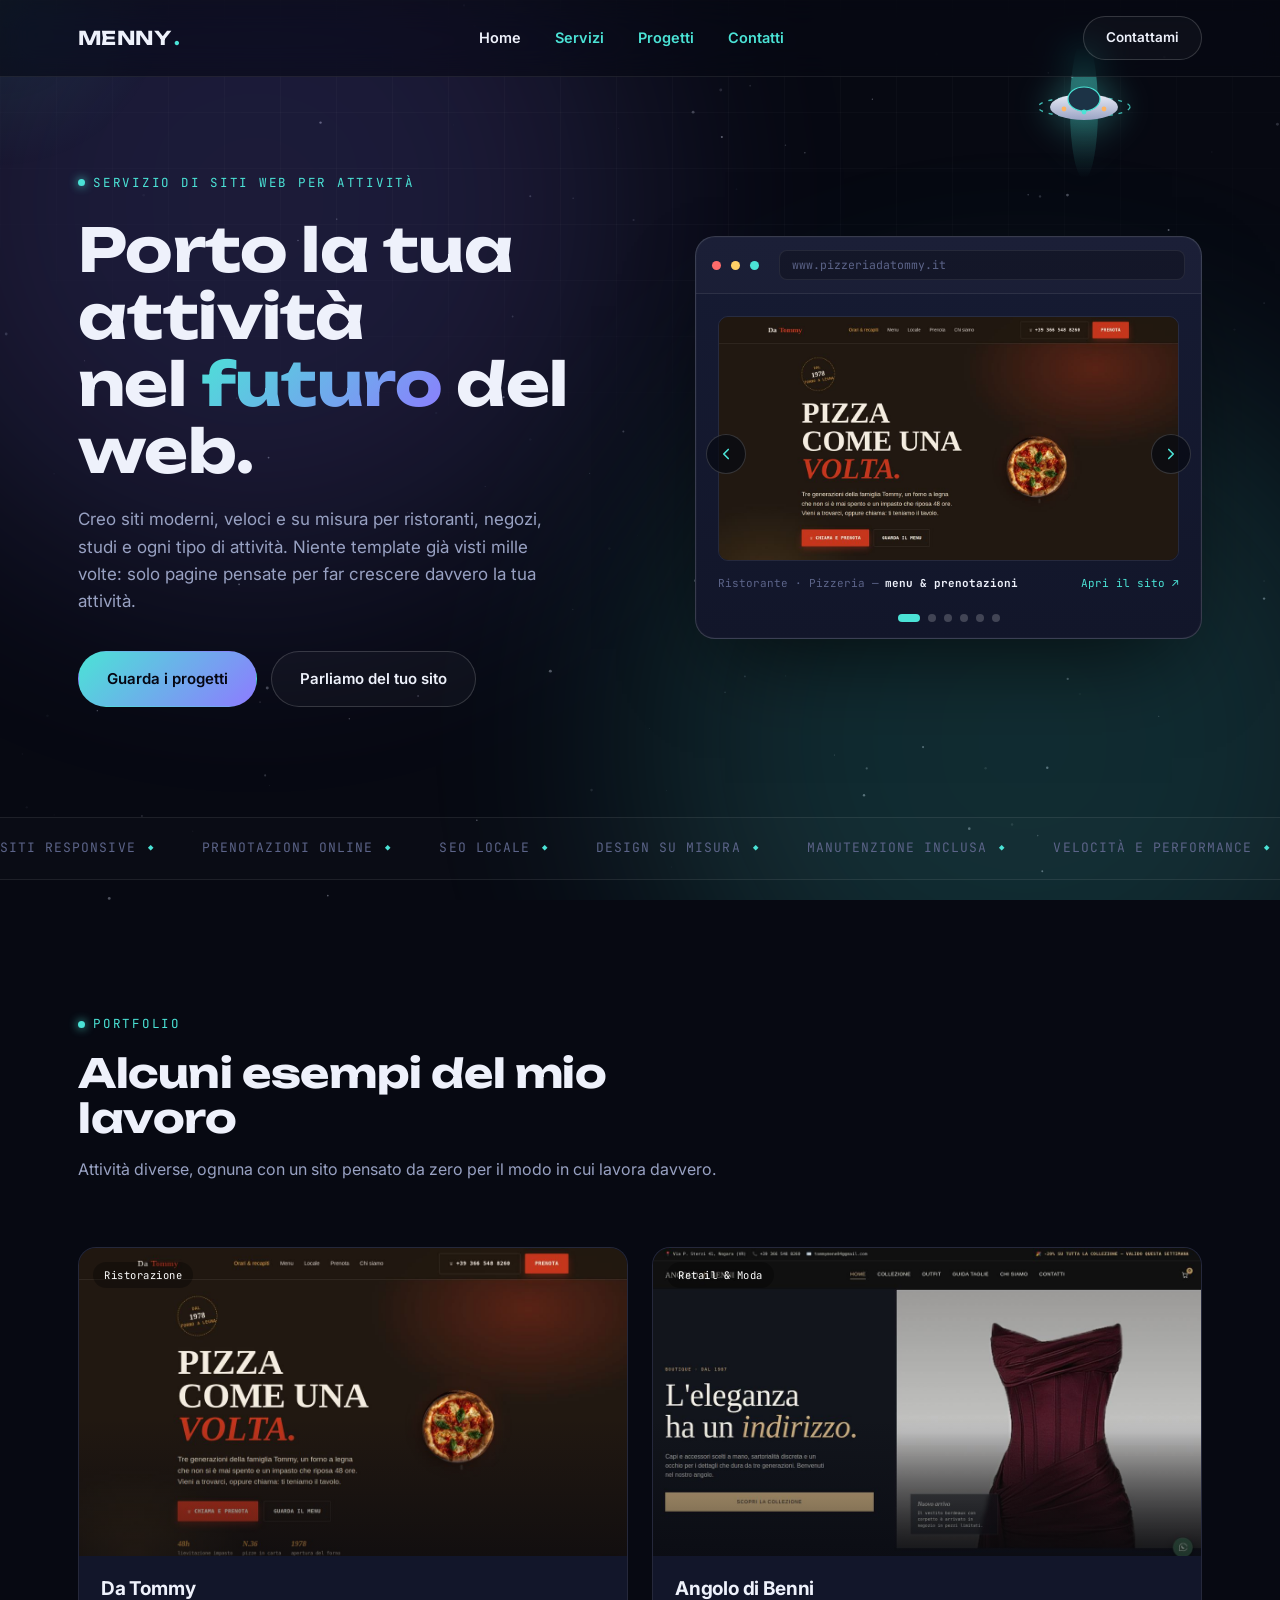
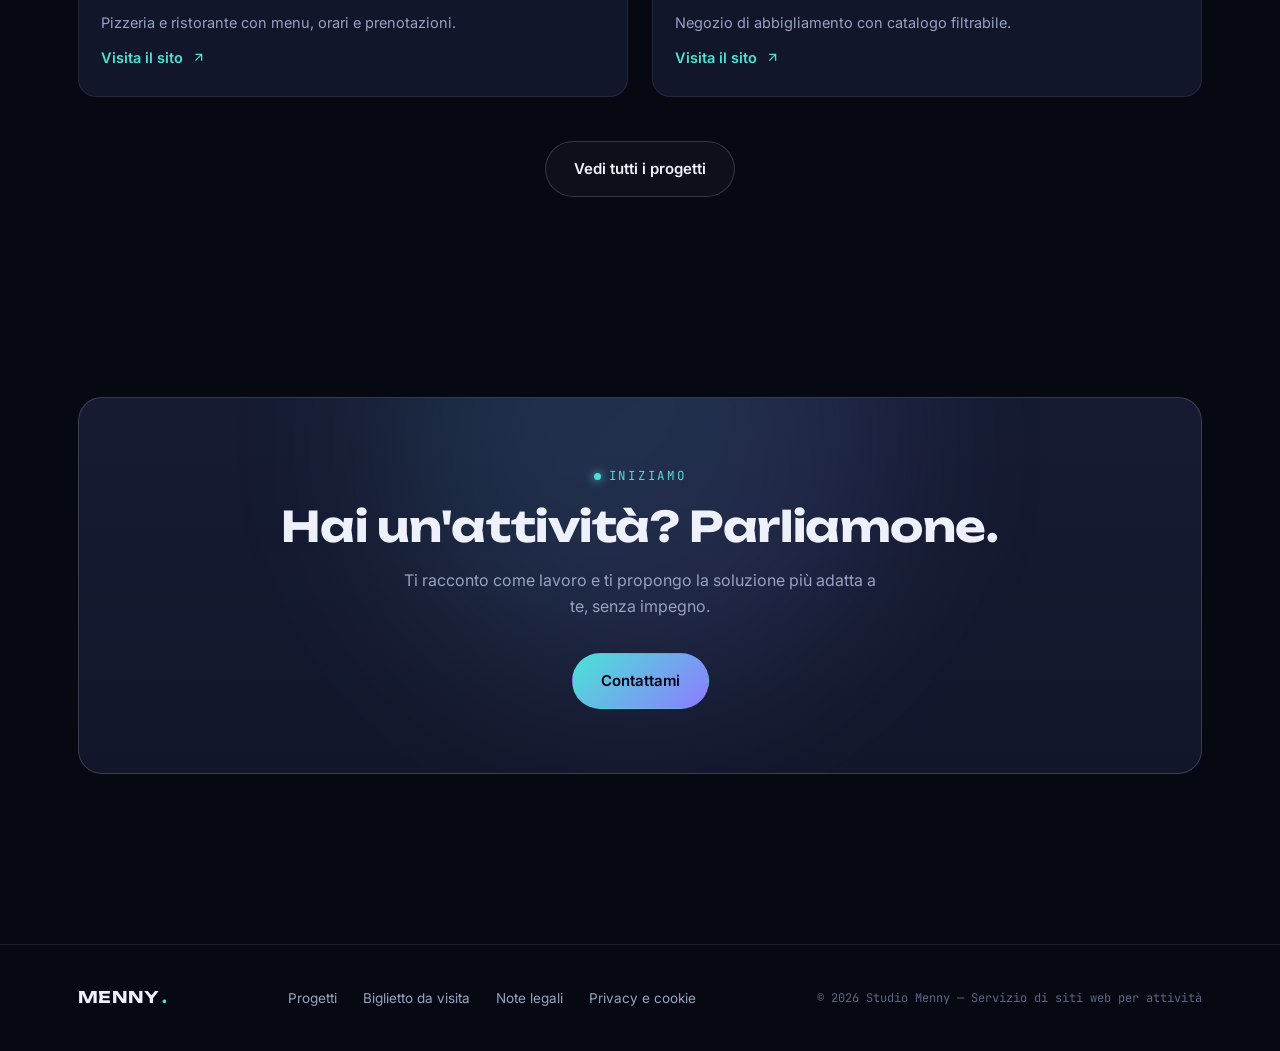
==== index.html @ 3d67ca4d "Update index.html" ====
<!DOCTYPE html>
<html lang="it">
<head>
<meta charset="UTF-8">
<meta name="viewport" content="width=device-width, initial-scale=1.0">
<title>Studio Menny — Servizio di siti web per attività</title>
<link rel="icon" type="image/svg+xml" href="data:image/svg+xml,%3Csvg xmlns='http://www.w3.org/2000/svg' viewBox='0 0 100 100'%3E%3Ccircle cx='50' cy='50' r='48' fill='%230b0e1c'/%3E%3Cellipse cx='50' cy='56' rx='36' ry='10' fill='none' stroke='%234be3d6' stroke-width='4' transform='rotate(-18 50 56)'/%3E%3Ccircle cx='50' cy='46' r='18' fill='%234be3d6'/%3E%3C/svg%3E">
<meta name="description" content="Creo siti web moderni e su misura per ristoranti, negozi, studi e ogni tipo di attività. Portfolio, progetti demo e contatti.">
<link rel="preconnect" href="https://fonts.googleapis.com">
<link rel="preconnect" href="https://fonts.gstatic.com" crossorigin>
<link href="https://fonts.googleapis.com/css2?family=Unbounded:wght@500;700;900&family=Inter:wght@400;500;600;700&family=JetBrains+Mono:wght@400;500&display=swap" rel="stylesheet">
<link rel="stylesheet" href="css/style.css">
</head>
<body>

<div id="scroll-progress" aria-hidden="true"></div>
<div id="cursor-glow" aria-hidden="true"></div>
<canvas id="starfield" aria-hidden="true"></canvas>
<div class="ambient" aria-hidden="true"></div>
<div class="grid-overlay" aria-hidden="true"></div>

<header>
  <nav>
    <a href="index.html" class="logo">MENNY<span>.</span></a>
    <ul class="nav-links">
      <li><a href="index.html" class="is-current">Home</a></li>
      <li><a href="servizi.html">Servizi</a></li>
      <li><a href="progetti.html">Progetti</a></li>
      <li><a href="contatti.html">Contatti</a></li>
    </ul>
    <div class="nav-cta">
      <a href="contatti.html" class="btn btn-ghost btn-sm">Contattami</a>
    </div>
    <button class="menu-toggle" aria-label="Apri menu"><span></span><span></span><span></span></button>
  </nav>
</header>

<main>

  <section class="hero wrap">
    <div class="hero-copy hero-reveal">
      <span class="eyebrow">Servizio di siti web per attività</span>
      <h1>Porto la tua attività<br>nel <span class="grad-text">futuro</span> del web.</h1>
      <p>Creo siti moderni, veloci e su misura per ristoranti, negozi, studi e ogni tipo di attività. Niente template già visti mille volte: solo pagine pensate per far crescere davvero la tua attività.</p>
      <div class="hero-actions">
        <a href="progetti.html" class="btn btn-primary">Guarda i progetti</a>
        <a href="contatti.html" class="btn btn-ghost">Parliamo del tuo sito</a>
      </div>
    </div>

    <div class="hud" aria-roledescription="carosello" aria-label="Anteprime dei progetti">
      <div class="hud-bar">
        <div class="hud-dot"></div><div class="hud-dot"></div><div class="hud-dot"></div>
        <div class="hud-url" id="hud-url">www.pizzeriadatommy.it</div>
      </div>
      <div class="hud-stage">
        <button class="hud-arrow prev" type="button" aria-label="Progetto precedente"><svg viewBox="0 0 24 24" fill="none" stroke="currentColor" stroke-width="2.2" stroke-linecap="round" stroke-linejoin="round"><path d="M15 18l-6-6 6-6"/></svg></button>
        <button class="hud-arrow next" type="button" aria-label="Progetto successivo"><svg viewBox="0 0 24 24" fill="none" stroke="currentColor" stroke-width="2.2" stroke-linecap="round" stroke-linejoin="round"><path d="M9 18l6-6-6-6"/></svg></button>
        <a class="hud-frame is-active" data-url="www.pizzeriadatommy.it" href="https://studiomenny.github.io/PIZZERIA-DA-TOMMY/" target="_blank" rel="noopener" aria-label="Apri il sito Da Tommy">
          <img class="hud-shot" src="images/progetti/da-tommy.jpg" alt="Home del sito Da Tommy" width="1200" height="750" decoding="async">
          <div class="hud-caption">Ristorante · Pizzeria — <b>menu &amp; prenotazioni</b> <span class="hud-open">Apri il sito ↗</span></div>
        </a>
        <a class="hud-frame" data-url="www.dolcechiara.it" href="https://menny28.github.io/Dolce-Chiara/" target="_blank" rel="noopener" aria-label="Apri il sito Dolce Chiara">
          <img class="hud-shot" src="images/progetti/dolce-chiara.jpg" alt="Home del sito Dolce Chiara" width="1200" height="750" decoding="async">
          <div class="hud-caption">Pasticceria &amp; caffetteria — <b>catalogo prodotti</b> <span class="hud-open">Apri il sito ↗</span></div>
        </a>
        <a class="hud-frame" data-url="www.angolodibenni.it" href="https://menny28.github.io/Angolo-di-Benni/" target="_blank" rel="noopener" aria-label="Apri il sito Angolo di Benni">
          <img class="hud-shot" src="images/progetti/angolo-di-benni.jpg" alt="Home del sito Angolo di Benni" width="1200" height="750" decoding="async">
          <div class="hud-caption">Abbigliamento — <b>catalogo filtrabile</b> <span class="hud-open">Apri il sito ↗</span></div>
        </a>
        <a class="hud-frame" data-url="www.polleriaosvaldo.it" href="https://menny28.github.io/Polleria-Osvaldo/" target="_blank" rel="noopener" aria-label="Apri il sito La Polleria">
          <img class="hud-shot" src="images/progetti/polleria-osvaldo.jpg" alt="Home del sito La Polleria" width="1200" height="750" decoding="async">
          <div class="hud-caption">Polleria · Rosticceria — <b>ordini WhatsApp</b> <span class="hud-open">Apri il sito ↗</span></div>
        </a>
        <a class="hud-frame" data-url="www.br1tattoostudio.it" href="https://studiomenny.github.io/BR1-TATTOO/" target="_blank" rel="noopener" aria-label="Apri il sito BR1 Tattoo Studio">
          <img class="hud-shot" src="images/progetti/br1-tattoo.jpg" alt="Home del sito BR1 Tattoo Studio" width="1200" height="750" decoding="async">
          <div class="hud-caption">Tattoo studio — <b>portfolio &amp; prenotazioni</b> <span class="hud-open">Apri il sito ↗</span></div>
        </a>
        <a class="hud-frame" data-url="www.studiolinea.it" href="https://studiomenny.github.io/Studio-Linea/" target="_blank" rel="noopener" aria-label="Apri il sito Studio Linea">
          <img class="hud-shot" src="images/progetti/studio-linea.jpg" alt="Home del sito Studio Linea" width="1200" height="750" decoding="async">
          <div class="hud-caption">Studio di architettura — <b>progetti &amp; sopralluoghi</b> <span class="hud-open">Apri il sito ↗</span></div>
        </a>
      </div>
      <div class="hud-dots" role="tablist" aria-label="Scegli progetto"></div>
    </div>

    <div class="ufo-wrap" aria-hidden="true">
      <svg viewBox="0 0 150 130" width="150" height="130">
        <ellipse class="ufo-beam" cx="75" cy="60" rx="14" ry="70" fill="url(#beamGrad)"/>
        <defs>
          <linearGradient id="beamGrad" x1="0" y1="0" x2="0" y2="1">
            <stop offset="0%" stop-color="#4be3d6" stop-opacity="0.55"/>
            <stop offset="100%" stop-color="#4be3d6" stop-opacity="0"/>
          </linearGradient>
          <linearGradient id="hullGrad" x1="0" y1="0" x2="0" y2="1">
            <stop offset="0%" stop-color="#e9ecf7"/>
            <stop offset="100%" stop-color="#9aa3c4"/>
          </linearGradient>
        </defs>
        <ellipse class="ufo-ring" cx="75" cy="58" rx="46" ry="10" fill="none" stroke="#4be3d6" stroke-width="1.4" stroke-dasharray="4 6" opacity="0.8"/>
        <ellipse cx="75" cy="58" rx="34" ry="13" fill="url(#hullGrad)"/>
        <ellipse cx="75" cy="50" rx="16" ry="12" fill="#161b33" stroke="#4be3d6" stroke-width="1.2"/>
        <ellipse cx="75" cy="50" rx="16" ry="12" fill="#4be3d6" opacity="0.12"/>
        <circle cx="55" cy="60" r="2.4" fill="#ffb463"/>
        <circle cx="75" cy="63" r="2.4" fill="#4be3d6"/>
        <circle cx="95" cy="60" r="2.4" fill="#ffb463"/>
      </svg>
    </div>
  </section>

  <div class="marquee-wrap">
    <div class="marquee" id="marquee">
      <span>Siti responsive</span><span>Prenotazioni online</span><span>SEO locale</span><span>Design su misura</span><span>Manutenzione inclusa</span><span>Velocità e performance</span>
      <span>Siti responsive</span><span>Prenotazioni online</span><span>SEO locale</span><span>Design su misura</span><span>Manutenzione inclusa</span><span>Velocità e performance</span>
    </div>
  </div>

  <section class="section">
    <div class="wrap">
      <div class="section-head reveal-up">
        <span class="eyebrow">Portfolio</span>
        <h2>Alcuni esempi del mio lavoro</h2>
        <p>Attività diverse, ognuna con un sito pensato da zero per il modo in cui lavora davvero.</p>
      </div>
      <div class="projects">
        <a class="project-card reveal-up" href="https://studiomenny.github.io/PIZZERIA-DA-TOMMY/" target="_blank" rel="noopener">
          <div class="project-top project-shot">
            <img src="images/progetti/da-tommy.jpg" alt="Home del sito Da Tommy" width="1200" height="750" loading="lazy" decoding="async">
            <span class="project-tag">Ristorazione</span>
          </div>
          <div class="project-body">
            <h3>Da Tommy</h3>
            <p>Pizzeria e ristorante con menu, orari e prenotazioni.</p>
            <span class="project-link">Visita il sito <svg viewBox="0 0 24 24" fill="none" stroke="currentColor" stroke-width="2"><path d="M7 17L17 7M7 7h10v10"/></svg></span>
          </div>
        </a>
        <a class="project-card reveal-up" href="https://menny28.github.io/Angolo-di-Benni/" target="_blank" rel="noopener">
          <div class="project-top project-shot">
            <img src="images/progetti/angolo-di-benni.jpg" alt="Home del sito Angolo di Benni" width="1200" height="750" loading="lazy" decoding="async">
            <span class="project-tag">Retail &amp; Moda</span>
          </div>
          <div class="project-body">
            <h3>Angolo di Benni</h3>
            <p>Negozio di abbigliamento con catalogo filtrabile.</p>
            <span class="project-link">Visita il sito <svg viewBox="0 0 24 24" fill="none" stroke="currentColor" stroke-width="2"><path d="M7 17L17 7M7 7h10v10"/></svg></span>
          </div>
        </a>
      </div>
      <div style="text-align:center; margin-top:44px;">
        <a href="progetti.html" class="btn btn-ghost reveal-up">Vedi tutti i progetti</a>
      </div>
    </div>
  </section>

  <section class="section compact">
    <div class="wrap">
      <div class="contact-panel reveal-up">
        <span class="eyebrow">Iniziamo</span>
        <h2 style="margin-top:16px;">Hai un'attività? Parliamone.</h2>
        <p>Ti racconto come lavoro e ti propongo la soluzione più adatta a te, senza impegno.</p>
        <div class="contact-actions">
          <a href="contatti.html" class="btn btn-primary">Contattami</a>
        </div>
      </div>
    </div>
  </section>

</main>

<footer>
  <div class="wrap footer-row">
    <a href="index.html" class="logo" style="font-size:16px;">MENNY<span>.</span></a>
    <ul class="footer-links">
      <li><a href="progetti.html">Progetti</a></li>
      <li><a href="biglietto-da-visita.html">Biglietto da visita</a></li>
      <li><a href="note-legali.html">Note legali</a></li>
      <li><a href="note-legali.html#privacy">Privacy e cookie</a></li>
    </ul>
    <span class="footer-note">© <span id="footer-year">2026</span> Studio Menny — Servizio di siti web per attività</span>
  </div>
</footer>

<script src="js/main.js"></script>
</body>
</html>
---- css/style.css ----
:root{
  --bg:#070912;
  --bg-alt:#0b0e1c;
  --panel:#12162a;
  --panel-2:#161b33;
  --border:rgba(255,255,255,0.08);
  --border-strong:rgba(255,255,255,0.16);
  --text:#eef1fb;
  --text-muted:#98a1c2;
  --text-dim:#5c6489;
  --cyan:#4be3d6;
  --amber:#ffb463;
  --violet:#8d7bff;
  --grad-1: linear-gradient(135deg, var(--cyan), var(--violet));
  --radius:18px;
  --maxw:1180px;
  --ff-display:'Unbounded', sans-serif;
  --ff-body:'Inter', sans-serif;
  --ff-mono:'JetBrains Mono', monospace;
}

*{box-sizing:border-box; margin:0; padding:0;}
html{scroll-behavior:smooth;}
body{
  background:var(--bg);
  color:var(--text);
  font-family:var(--ff-body);
  line-height:1.6;
  overflow-x:hidden;
  -webkit-font-smoothing:antialiased;
}
img{max-width:100%; display:block;}
a{color:inherit; text-decoration:none;}
ul{list-style:none;}
section{position:relative;}
.wrap{max-width:var(--maxw); margin:0 auto; padding:0 28px;}

.eyebrow{
  font-family:var(--ff-mono);
  font-size:12.5px;
  letter-spacing:0.14em;
  text-transform:uppercase;
  color:var(--cyan);
  display:inline-flex;
  align-items:center;
  gap:8px;
}
.eyebrow::before{
  content:"";
  width:7px; height:7px; border-radius:50%;
  background:var(--cyan);
  box-shadow:0 0 10px var(--cyan);
  animation:pulse 2s ease-in-out infinite;
}
@keyframes pulse{
  0%,100%{opacity:1; transform:scale(1);}
  50%{opacity:.45; transform:scale(.8);}
}
h1,h2,h3{font-family:var(--ff-display); line-height:1.12; letter-spacing:-0.01em;}
.grad-text{
  background:var(--grad-1);
  -webkit-background-clip:text;
  background-clip:text;
  -webkit-text-fill-color:transparent;
}

.btn{
  font-family:var(--ff-body);
  font-weight:600;
  font-size:15px;
  padding:15px 28px;
  border-radius:999px;
  display:inline-flex;
  align-items:center;
  gap:10px;
  cursor:pointer;
  border:1px solid transparent;
  transition:transform .25s ease, box-shadow .25s ease, background .25s ease, border-color .25s ease;
}
.btn:focus-visible{outline:2px solid var(--cyan); outline-offset:3px;}
.btn-primary{ background:var(--grad-1); color:#050612; }
.btn-primary:hover{transform:translateY(-2px); box-shadow:0 10px 30px -8px rgba(75,227,214,0.45);}
.btn-ghost{ background:rgba(255,255,255,0.03); border-color:var(--border-strong); color:var(--text); }
.btn-ghost:hover{background:rgba(255,255,255,0.07); transform:translateY(-2px);}
.btn-sm{padding:10px 22px; font-size:13.5px;}

/* ---------- ambient background ---------- */
.ambient{ position:fixed; inset:0; z-index:-1; overflow:hidden; pointer-events:none; }
.ambient::before, .ambient::after{
  content:""; position:absolute; width:60vw; height:60vw; border-radius:50%;
  filter:blur(120px); opacity:0.16;
}
.ambient::before{ background:var(--violet); top:-20%; left:-10%; animation:drift1 22s ease-in-out infinite alternate; }
.ambient::after{ background:var(--cyan); bottom:-25%; right:-10%; animation:drift2 26s ease-in-out infinite alternate; }
@keyframes drift1{ to{ transform:translate(6%, 8%) scale(1.1);} }
@keyframes drift2{ to{ transform:translate(-8%, -6%) scale(1.15);} }
.grid-overlay{
  position:fixed; inset:0; z-index:-1;
  background-image:
    linear-gradient(rgba(255,255,255,0.025) 1px, transparent 1px),
    linear-gradient(90deg, rgba(255,255,255,0.025) 1px, transparent 1px);
  background-size:56px 56px;
  mask-image:radial-gradient(ellipse 80% 60% at 50% 0%, #000 40%, transparent 90%);
}
#starfield{ position:fixed; inset:0; z-index:-1; opacity:.55; }
#cursor-glow{
  position:fixed; top:0; left:0; width:340px; height:340px; border-radius:50%;
  background:radial-gradient(circle, rgba(75,227,214,0.10), transparent 70%);
  transform:translate(-50%,-50%); pointer-events:none; z-index:60;
}
@media (max-width:980px){ #cursor-glow{ display:none; } }
#scroll-progress{
  position:fixed; top:0; left:0; height:2.5px; width:0%;
  background:var(--grad-1); z-index:200;
  box-shadow:0 0 10px rgba(75,227,214,0.6);
}

/* ---------- ufo ---------- */
.ufo-wrap{
  position:absolute; top:6%; right:6%; width:150px; z-index:2;
  animation:ufo-float 7s ease-in-out infinite;
  filter:drop-shadow(0 0 18px rgba(75,227,214,0.45));
  pointer-events:none;
}
@keyframes ufo-float{
  0%,100%{ transform:translate(0,0) rotate(-2deg); }
  50%{ transform:translate(-10px,-16px) rotate(2deg); }
}
.ufo-beam{ transform-origin:top center; animation:beam-pulse 3.2s ease-in-out infinite; }
@keyframes beam-pulse{ 0%,100%{ opacity:.18; } 50%{ opacity:.5; } }
.ufo-ring{ animation:ufo-spin 5s linear infinite; transform-origin:75px 78px; }
@keyframes ufo-spin{ to{ transform:rotate(360deg); } }
@media (max-width:980px){ .ufo-wrap{ display:none; } }

/* ---------- nav ---------- */
header{
  position:fixed; top:0; left:0; right:0; z-index:100;
  background:rgba(7,9,18,0.6);
  backdrop-filter:blur(16px) saturate(140%);
  border-bottom:1px solid var(--border);
}
nav{
  max-width:var(--maxw); margin:0 auto; padding:16px 28px;
  display:flex; align-items:center; justify-content:space-between;
}
.logo{
  font-family:var(--ff-display); font-weight:700; font-size:19px; letter-spacing:0.02em;
  display:flex; align-items:center; gap:2px;
}
.logo span{color:var(--cyan);}
.nav-links{display:flex; align-items:center; gap:34px;}
.nav-links a{
  font-size:14.5px; color:var(--cyan); font-weight:600;
  transition:color .2s ease, opacity .2s ease;
}
.nav-links a:hover{opacity:.75;}
.nav-links a.is-current{color:var(--text);}
.nav-cta{display:flex; align-items:center; gap:16px;}
.menu-toggle{ display:none; flex-direction:column; gap:5px; background:none; border:none; cursor:pointer; padding:8px; }
.menu-toggle span{width:22px; height:2px; background:var(--text); border-radius:2px;}

/* ---------- hero (home) ---------- */
.hero{
  padding:168px 28px 110px;
  display:grid; grid-template-columns:1.05fr 0.95fr; gap:56px; align-items:center;
}
.hero-copy h1{ font-size:clamp(38px, 5vw, 60px); margin:22px 0 22px; }
.hero-copy p{ font-size:17px; color:var(--text-muted); max-width:480px; margin-bottom:36px; }
.hero-actions{display:flex; gap:14px; flex-wrap:wrap;}
.hero-reveal > *{ opacity:0; transform:translateY(18px); animation:reveal .8s cubic-bezier(.2,.7,.2,1) forwards; }
.hero-reveal > *:nth-child(1){animation-delay:.05s;}
.hero-reveal > *:nth-child(2){animation-delay:.18s;}
.hero-reveal > *:nth-child(3){animation-delay:.32s;}
@keyframes reveal{ to{opacity:1; transform:translateY(0);} }

/* ---------- page hero (pagine interne) ---------- */
.page-hero{
  padding:160px 0 70px; text-align:center;
}
.page-hero .eyebrow{justify-content:center;}
.page-hero h1{ font-size:clamp(32px, 4.4vw, 48px); margin:18px auto 16px; max-width:720px; }
.page-hero p{ color:var(--text-muted); max-width:560px; margin:0 auto; font-size:16.5px; }

/* ---------- browser HUD mockup ---------- */
.hud{
  position:relative; border-radius:20px; border:1px solid var(--border-strong);
  background:linear-gradient(180deg, var(--panel-2), var(--panel));
  box-shadow:0 40px 90px -30px rgba(0,0,0,0.7), 0 0 0 1px rgba(255,255,255,0.02) inset;
  overflow:hidden;
  opacity:0; transform:translateY(24px) scale(.98);
  animation:reveal .9s cubic-bezier(.2,.7,.2,1) forwards; animation-delay:.3s;
}
.hud-bar{ display:flex; align-items:center; gap:10px; padding:13px 16px; border-bottom:1px solid var(--border); background:rgba(255,255,255,0.02); }
.hud-dot{width:9px; height:9px; border-radius:50%;}
.hud-dot:nth-child(1){background:#ff6b6b;}
.hud-dot:nth-child(2){background:#ffd166;}
.hud-dot:nth-child(3){background:#4be3d6;}
.hud-url{
  margin-left:10px; font-family:var(--ff-mono); font-size:11.5px; color:var(--text-dim);
  background:rgba(0,0,0,0.25); border:1px solid var(--border); border-radius:8px;
  padding:5px 12px; flex:1; overflow:hidden; white-space:nowrap; text-overflow:ellipsis;
}
.hud-stage{position:relative; height:320px;}
.hud-frame{ position:absolute; inset:0; padding:22px; display:flex; flex-direction:column; gap:14px; opacity:0; transition:opacity .8s ease; }
.hud-frame.is-active{opacity:1;}
.hud-caption{ font-family:var(--ff-mono); font-size:11px; color:var(--text-dim); }
.hud-caption b{color:var(--text);}
.hud-frame-nav{display:flex; justify-content:space-between; align-items:center;}
.hud-chip{
  font-family:var(--ff-mono); font-size:10.5px; letter-spacing:.06em;
  padding:5px 11px; border-radius:999px; color:#050612; font-weight:600;
}
.hud-line{height:9px; border-radius:5px; background:rgba(255,255,255,0.14);}
.hud-hero-block{
  flex:1; border-radius:12px; display:flex; align-items:flex-end; padding:16px;
  background-size:cover; position:relative; overflow:hidden;
}
.hud-cards{display:flex; gap:10px;}
.hud-card{flex:1; height:52px; border-radius:9px; background:rgba(255,255,255,0.06); border:1px solid var(--border);}

/* ---------- anteprima live (iframe) ---------- */
.site-preview{ position:relative; overflow:hidden; background:#05060b; }
.site-preview iframe{
  position:absolute; top:0; left:0; width:400%; height:400%;
  transform:scale(0.25); transform-origin:0 0; border:none; pointer-events:none; background:#05060b;
}
.site-preview::after{ content:""; position:absolute; inset:0; background:linear-gradient(180deg, rgba(6,7,14,0) 45%, rgba(6,7,14,0.92) 100%); }
.hud-stage .site-preview{position:absolute; inset:0;}

/* ---------- marquee ---------- */
.marquee-wrap{ border-top:1px solid var(--border); border-bottom:1px solid var(--border); padding:20px 0; overflow:hidden; background:rgba(255,255,255,0.015); }
.marquee{ display:flex; gap:48px; white-space:nowrap; animation:scroll-left 26s linear infinite; width:max-content; }
.marquee span{ font-family:var(--ff-mono); font-size:13px; letter-spacing:.08em; color:var(--text-dim); display:flex; align-items:center; gap:12px; text-transform:uppercase; }
.marquee span::after{content:"◆"; color:var(--cyan); font-size:9px;}
@keyframes scroll-left{ from{transform:translateX(0);} to{transform:translateX(-50%);} }

/* ---------- sezioni generiche ---------- */
.section{padding:130px 0;}
.section.compact{padding:70px 0 130px;}
.section-head{max-width:640px; margin-bottom:64px;}
.section-head.centered{max-width:640px; margin:0 auto 56px; text-align:center;}
.section-head h2{font-size:clamp(28px,3.4vw,40px); margin-top:16px;}
.section-head p{color:var(--text-muted); margin-top:16px; font-size:16px;}
.reveal-up{opacity:0; transform:translateY(30px); transition:opacity .8s ease, transform .8s cubic-bezier(.2,.7,.2,1);}
.reveal-up.in-view{opacity:1; transform:translateY(0);}

/* ---------- servizi ---------- */
.services{display:grid; grid-template-columns:repeat(3,1fr); gap:22px;}
.service-card{ background:var(--panel); border:1px solid var(--border); border-radius:var(--radius); padding:32px 26px; transition:border-color .3s ease, transform .3s ease; }
.service-card:hover{border-color:var(--border-strong); transform:translateY(-4px);}
.service-icon{ width:44px; height:44px; border-radius:12px; display:flex; align-items:center; justify-content:center; background:var(--grad-1); margin-bottom:20px; }
.service-icon svg{width:22px; height:22px; stroke:#050612;}
.service-card h3{font-size:18px; font-family:var(--ff-body); font-weight:700; margin-bottom:10px;}
.service-card p{color:var(--text-muted); font-size:14.5px;}

/* ---------- filtro categorie progetti ---------- */
.category-tabs{ display:flex; gap:10px; flex-wrap:wrap; margin-bottom:44px; }
.category-tab{
  font-family:var(--ff-mono); font-size:12px; letter-spacing:.05em; text-transform:uppercase;
  padding:9px 18px; border-radius:999px; border:1px solid var(--border-strong);
  background:rgba(255,255,255,0.02); color:var(--text-muted); cursor:pointer; transition:all .25s ease;
}
.category-tab.is-active, .category-tab:hover{ color:var(--text); border-color:var(--cyan); background:rgba(75,227,214,0.08); }

/* ---------- progetti ---------- */
.projects{display:grid; grid-template-columns:repeat(2,1fr); gap:24px;}
.project-card{
  background:var(--panel); border:1px solid var(--border); border-radius:var(--radius);
  overflow:hidden; transition:transform .35s ease, border-color .35s ease, box-shadow .35s ease;
  display:flex; flex-direction:column;
}
.project-card:hover{transform:translateY(-6px); border-color:var(--border-strong); box-shadow:0 30px 60px -30px rgba(0,0,0,0.6);}
.project-top{height:160px;}
.project-tag{
  position:absolute; top:14px; left:14px; z-index:2;
  font-family:var(--ff-mono); font-size:10.5px; letter-spacing:.05em;
  background:rgba(0,0,0,0.32); color:#fff; padding:5px 11px; border-radius:999px;
}
.project-body{padding:22px 22px 26px; display:flex; flex-direction:column; gap:12px; flex:1;}
.project-body h3{font-family:var(--ff-body); font-size:19px; font-weight:700;}
.project-body p{color:var(--text-muted); font-size:14.5px;}
.project-pills{display:flex; flex-wrap:wrap; gap:8px; margin-top:2px;}
.pill{ font-family:var(--ff-mono); font-size:11px; color:var(--text-dim); border:1px solid var(--border-strong); padding:4px 10px; border-radius:999px; }
.project-link{ margin-top:auto; display:inline-flex; align-items:center; gap:8px; font-weight:600; font-size:14.5px; color:var(--cyan); }
.project-link svg{width:15px; height:15px; transition:transform .25s ease;}
.project-card:hover .project-link svg{transform:translate(3px,-3px);}
.project-cta{
  display:flex; flex-direction:column; align-items:flex-start; justify-content:center; gap:16px;
  padding:34px; border:1px dashed var(--border-strong); border-radius:var(--radius);
  background:radial-gradient(circle at top left, rgba(141,123,255,0.1), transparent 60%);
}
.project-cta h3{font-family:var(--ff-body); font-size:19px; font-weight:700;}
.project-cta p{color:var(--text-muted); font-size:14.5px; max-width:320px;}

/* ---------- metodo ---------- */
.process{display:grid; grid-template-columns:repeat(4,1fr); gap:22px;}
.process-step{padding:26px 22px; border-top:2px solid var(--border-strong); position:relative;}
.process-num{font-family:var(--ff-mono); font-size:13px; color:var(--cyan); margin-bottom:14px; display:block;}
.process-step h3{font-family:var(--ff-body); font-size:17px; font-weight:700; margin-bottom:8px;}
.process-step p{color:var(--text-muted); font-size:14px;}

/* ---------- chi sono ---------- */
.about{display:grid; grid-template-columns:0.8fr 1.2fr; gap:56px; align-items:center;}
.avatar-block{
  aspect-ratio:1; border-radius:24px; background:var(--grad-1);
  display:flex; align-items:center; justify-content:center; position:relative; overflow:hidden;
}
.avatar-block::before{ content:""; position:absolute; inset:0; background:repeating-linear-gradient(45deg, rgba(0,0,0,0.08) 0 2px, transparent 2px 14px); }
.avatar-mono{font-family:var(--ff-display); font-weight:900; font-size:120px; color:rgba(5,6,18,0.9);}
.about-text h2{font-size:clamp(26px,3vw,36px); margin:14px 0 18px;}
.about-text p{color:var(--text-muted); font-size:16px; margin-bottom:18px;}
.skill-pills{display:flex; flex-wrap:wrap; gap:10px; margin-top:14px;}

/* ---------- contatti ---------- */
.contact-panel{
  border-radius:24px; padding:64px 56px; text-align:center; position:relative; overflow:hidden;
  background:linear-gradient(180deg, var(--panel-2), var(--panel)); border:1px solid var(--border-strong);
}
.contact-panel::before{
  content:""; position:absolute; width:500px; height:500px; border-radius:50%;
  background:var(--grad-1); opacity:.14; filter:blur(90px); top:-200px; left:50%; transform:translateX(-50%);
}
.contact-panel h2{font-size:clamp(28px,3.6vw,42px); position:relative;}
.contact-panel p{color:var(--text-muted); max-width:480px; margin:18px auto 34px; position:relative; font-size:16px;}
.contact-actions{display:flex; gap:14px; justify-content:center; flex-wrap:wrap; position:relative;}
.contact-methods{display:grid; grid-template-columns:repeat(3,1fr); gap:20px; margin-top:64px;}
.contact-method{background:var(--panel); border:1px solid var(--border); border-radius:var(--radius); padding:26px; text-align:left;}
.contact-method .service-icon{margin-bottom:16px;}
.contact-method h3{font-size:16px; margin-bottom:8px;}
.contact-method p{color:var(--text-muted); font-size:14px;}

/* ---------- biglietto da visita / QR ---------- */
.card-stage{display:flex; justify-content:center; padding:20px 0 60px;}
.business-card{
  width:100%; max-width:380px; border-radius:22px; border:1px solid var(--border-strong);
  background:linear-gradient(160deg, var(--panel-2), var(--panel));
  padding:38px 34px; text-align:center; box-shadow:0 40px 90px -30px rgba(0,0,0,.7);
}
.business-card .logo{justify-content:center; margin-bottom:6px;}
.business-card .tagline{
  font-family:var(--ff-mono); font-size:11px; color:var(--text-dim);
  letter-spacing:.08em; text-transform:uppercase; margin-bottom:26px;
}
#qr-holder{ background:#fff; padding:16px; border-radius:14px; display:inline-block; margin-bottom:22px; line-height:0; }
.business-card .site-url{font-family:var(--ff-mono); font-size:12.5px; color:var(--cyan); word-break:break-all;}
.card-actions{display:flex; gap:12px; justify-content:center; margin-top:30px; flex-wrap:wrap;}

footer{ border-top:1px solid var(--border); padding:40px 0; margin-top:40px; }
.footer-row{display:flex; justify-content:space-between; align-items:center; flex-wrap:wrap; gap:16px;}
.footer-links{display:flex; gap:26px; flex-wrap:wrap;}
.footer-links a{font-size:13.5px; color:var(--text-muted);}
.footer-links a:hover{color:var(--text);}
.footer-note{font-family:var(--ff-mono); font-size:12px; color:var(--text-dim);}

@media (prefers-reduced-motion: reduce){ *{animation:none !important; transition:none !important;} }

@media print{
  header, footer, .ambient, .grid-overlay, #starfield, #cursor-glow, #scroll-progress, .ufo-wrap, .card-actions{ display:none !important; }
  body{background:#fff; color:#000;}
  .business-card{box-shadow:none; border:1px solid #000;}
  .card-stage{padding:0;}
}

@media (max-width:980px){
  .hero{grid-template-columns:1fr; padding-top:140px;}
  .about{grid-template-columns:1fr;}
  .avatar-block{max-width:260px; margin:0 auto;}
  .services, .process, .contact-methods{grid-template-columns:1fr 1fr;}
  .projects{grid-template-columns:1fr;}
}
@media (max-width:720px){
  .nav-links, .nav-cta .btn-ghost{display:none;}
  .menu-toggle{display:flex;}
  .services, .process, .contact-methods{grid-template-columns:1fr;}
  .contact-panel{padding:44px 24px;}
  .section{padding:90px 0;}
  .page-hero{padding:140px 0 50px;}
}

/* ---------- note legali ---------- */
.legal{max-width:760px;}
.legal-block{
  background:var(--panel); border:1px solid var(--border); border-radius:var(--radius);
  padding:32px 30px; margin-bottom:22px; scroll-margin-top:100px;
}
.legal-block h2{font-size:22px; margin-bottom:16px;}
.legal-block p{color:var(--text-muted); font-size:15px; margin-bottom:12px;}
.legal-block p:last-child{margin-bottom:0;}
.legal-block strong{color:var(--text);}
.legal-block a{color:var(--cyan);}
.legal-updated{font-family:var(--ff-mono); font-size:12px; color:var(--text-dim); margin-top:10px;}

/* ---------- frecce e indicatori carosello hero ---------- */
.hud-arrow{
  position:absolute; top:50%; transform:translateY(-50%); z-index:5;
  width:40px; height:40px; border-radius:50%;
  display:flex; align-items:center; justify-content:center;
  background:rgba(7,9,18,0.7); border:1px solid var(--border-strong);
  color:var(--cyan); cursor:pointer;
  transition:background .2s ease, border-color .2s ease, transform .2s ease;
}
.hud-arrow:hover{background:rgba(75,227,214,0.12); border-color:var(--cyan);}
.hud-arrow:active{transform:translateY(-50%) scale(.92);}
.hud-arrow:focus-visible{outline:2px solid var(--cyan); outline-offset:2px;}
.hud-arrow svg{width:18px; height:18px;}
.hud-arrow.prev{left:10px;}
.hud-arrow.next{right:10px;}
.hud-dots{
  display:flex; justify-content:center; gap:8px; padding:0 0 16px;
}
.hud-dots button{
  width:8px; height:8px; border-radius:999px; border:none; padding:0; cursor:pointer;
  background:rgba(255,255,255,0.2); transition:width .3s ease, background .3s ease;
}
.hud-dots button.is-active{width:22px; background:var(--cyan);}
.hud-stage{touch-action:pan-y;}

/* ---------- screenshot dei progetti (niente siti incorporati: leggero e fluido) ---------- */
.hud-frame{pointer-events:none; text-decoration:none; color:inherit;}
.hud-frame.is-active{pointer-events:auto;}
.hud-shot{
  flex:1; min-height:0; width:100%; object-fit:cover; object-position:top center;
  border-radius:10px; border:1px solid var(--border);
  transition:transform .5s ease, box-shadow .5s ease;
}
.hud-frame:hover .hud-shot{transform:scale(1.015); box-shadow:0 18px 40px -18px rgba(75,227,214,0.35);}
.hud-caption{display:flex; align-items:center; gap:0 6px; flex-wrap:wrap;}
.hud-open{color:var(--cyan); white-space:nowrap; margin-left:auto;}

.project-top.project-shot{position:relative; overflow:hidden; background:var(--panel-2); height:auto; aspect-ratio:16/9;}
.project-shot img{
  width:100%; height:100%; object-fit:cover; object-position:top center;
  transition:transform .6s cubic-bezier(.2,.7,.2,1);
}
.project-card:hover .project-shot img{transform:scale(1.05);}
.project-shot::after{
  content:""; position:absolute; inset:0; pointer-events:none;
  background:linear-gradient(180deg, rgba(6,7,14,0) 55%, rgba(6,7,14,0.55) 100%);
}
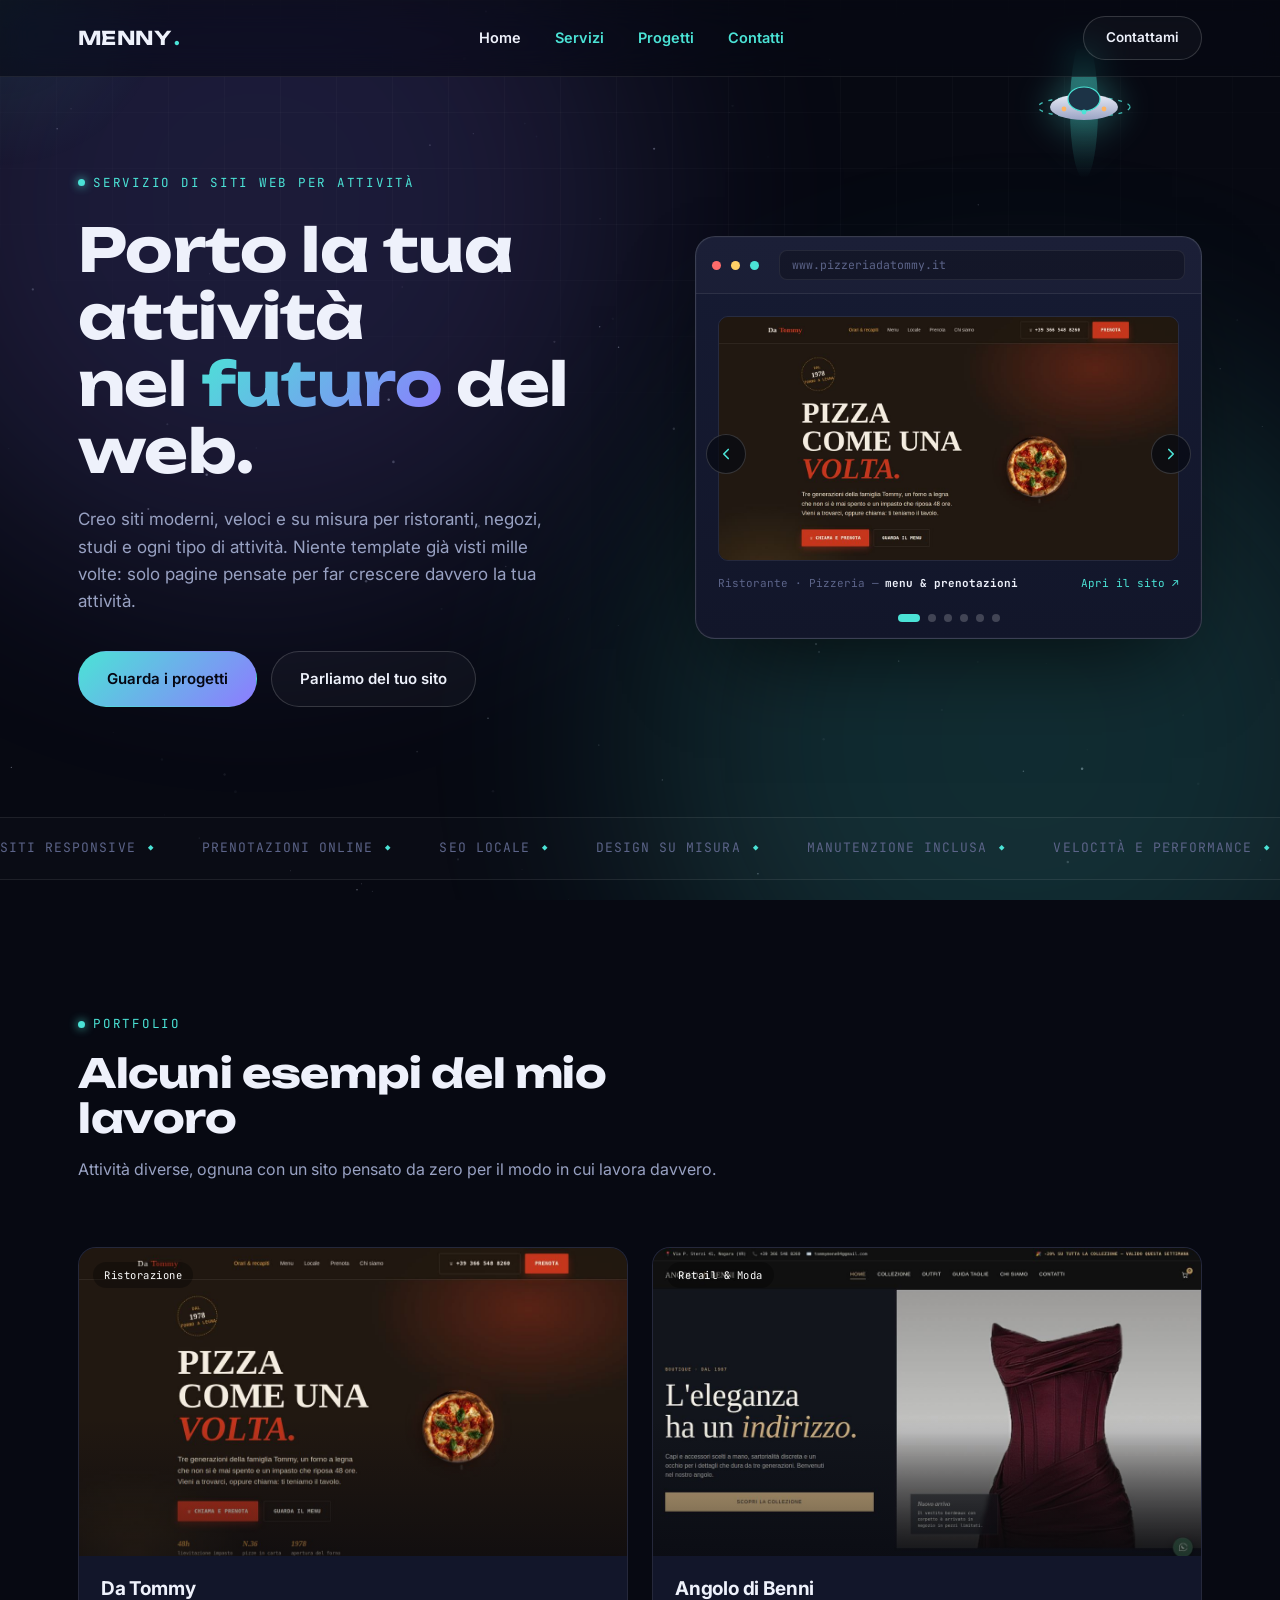
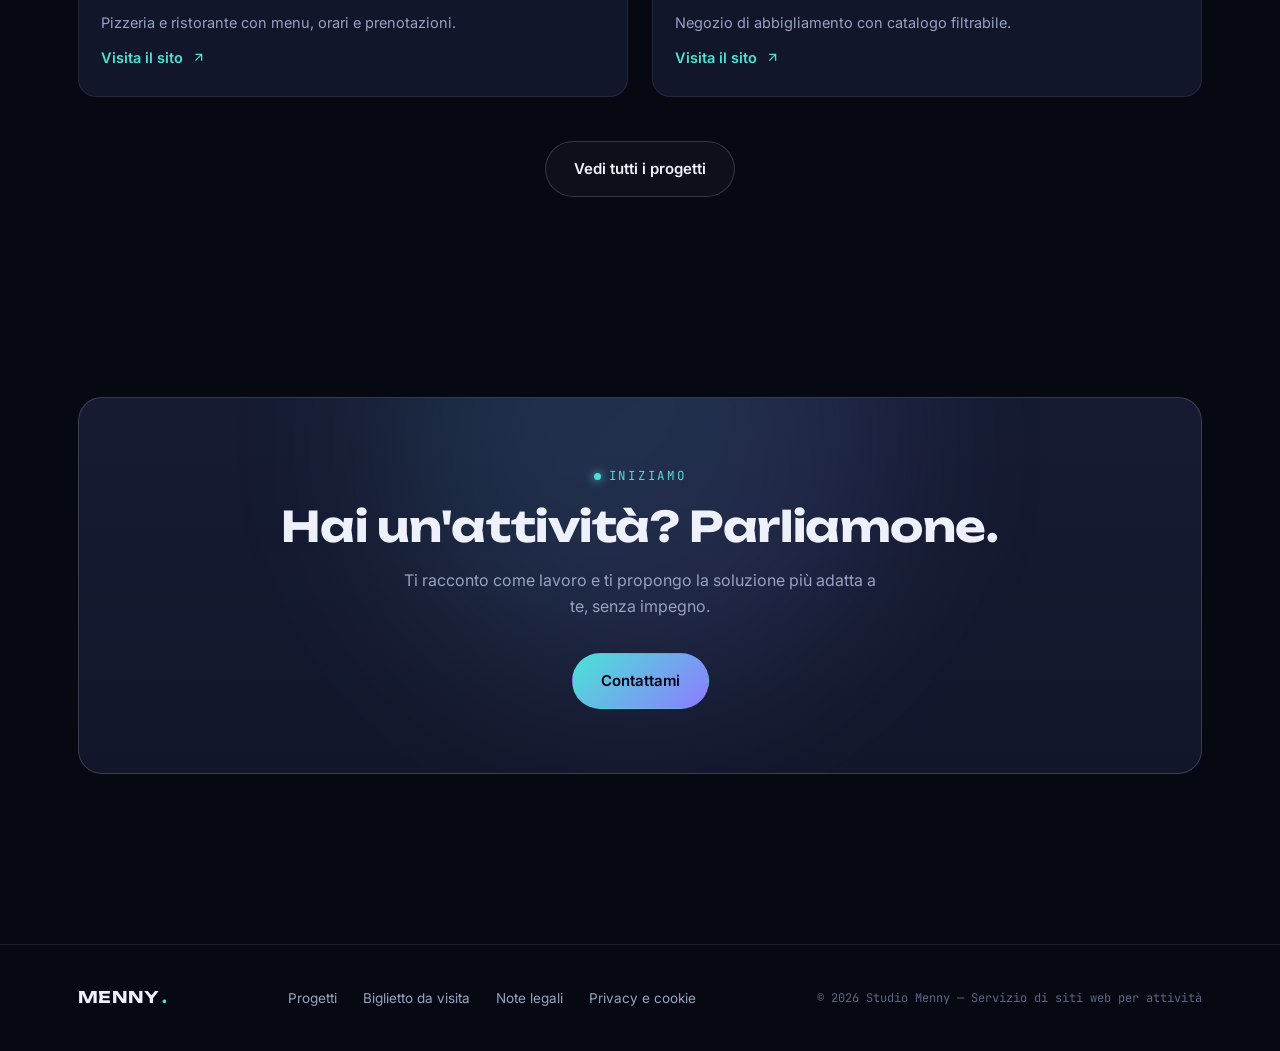
==== commit 26f77759: "Correct URL for Studio Linea site link" ====
--- a/index.html
+++ b/index.html
@@ -76,7 +76,7 @@
           <img class="hud-shot" src="images/progetti/br1-tattoo.jpg" alt="Home del sito BR1 Tattoo Studio" width="1200" height="750" decoding="async">
           <div class="hud-caption">Tattoo studio — <b>portfolio &amp; prenotazioni</b> <span class="hud-open">Apri il sito ↗</span></div>
         </a>
-        <a class="hud-frame" data-url="www.studiolinea.it" href="https://studiomenny.github.io/Studio-Linea/" target="_blank" rel="noopener" aria-label="Apri il sito Studio Linea">
+        <a class="hud-frame" data-url="www.studiolinea.it" href="https://studiomenny.github.io/STUDIO-LINEA/" target="_blank" rel="noopener" aria-label="Apri il sito Studio Linea">
           <img class="hud-shot" src="images/progetti/studio-linea.jpg" alt="Home del sito Studio Linea" width="1200" height="750" decoding="async">
           <div class="hud-caption">Studio di architettura — <b>progetti &amp; sopralluoghi</b> <span class="hud-open">Apri il sito ↗</span></div>
         </a>
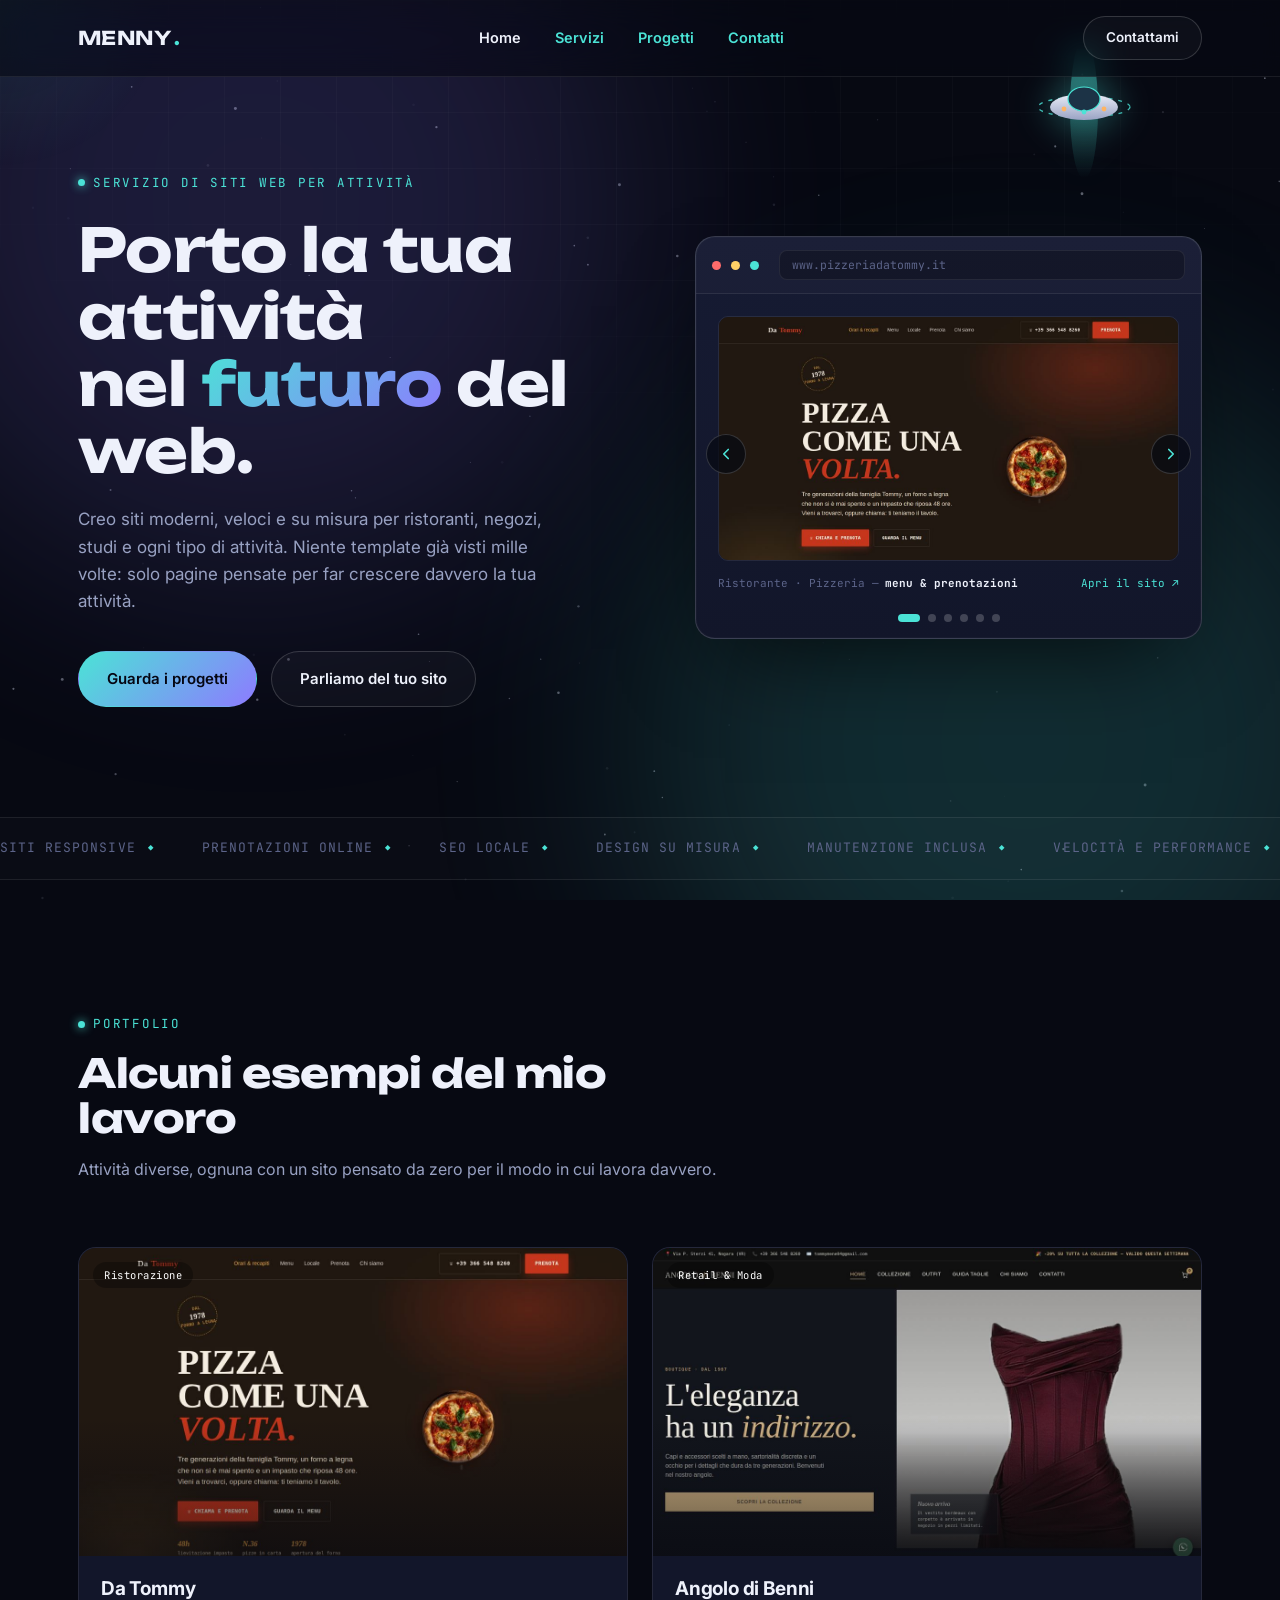
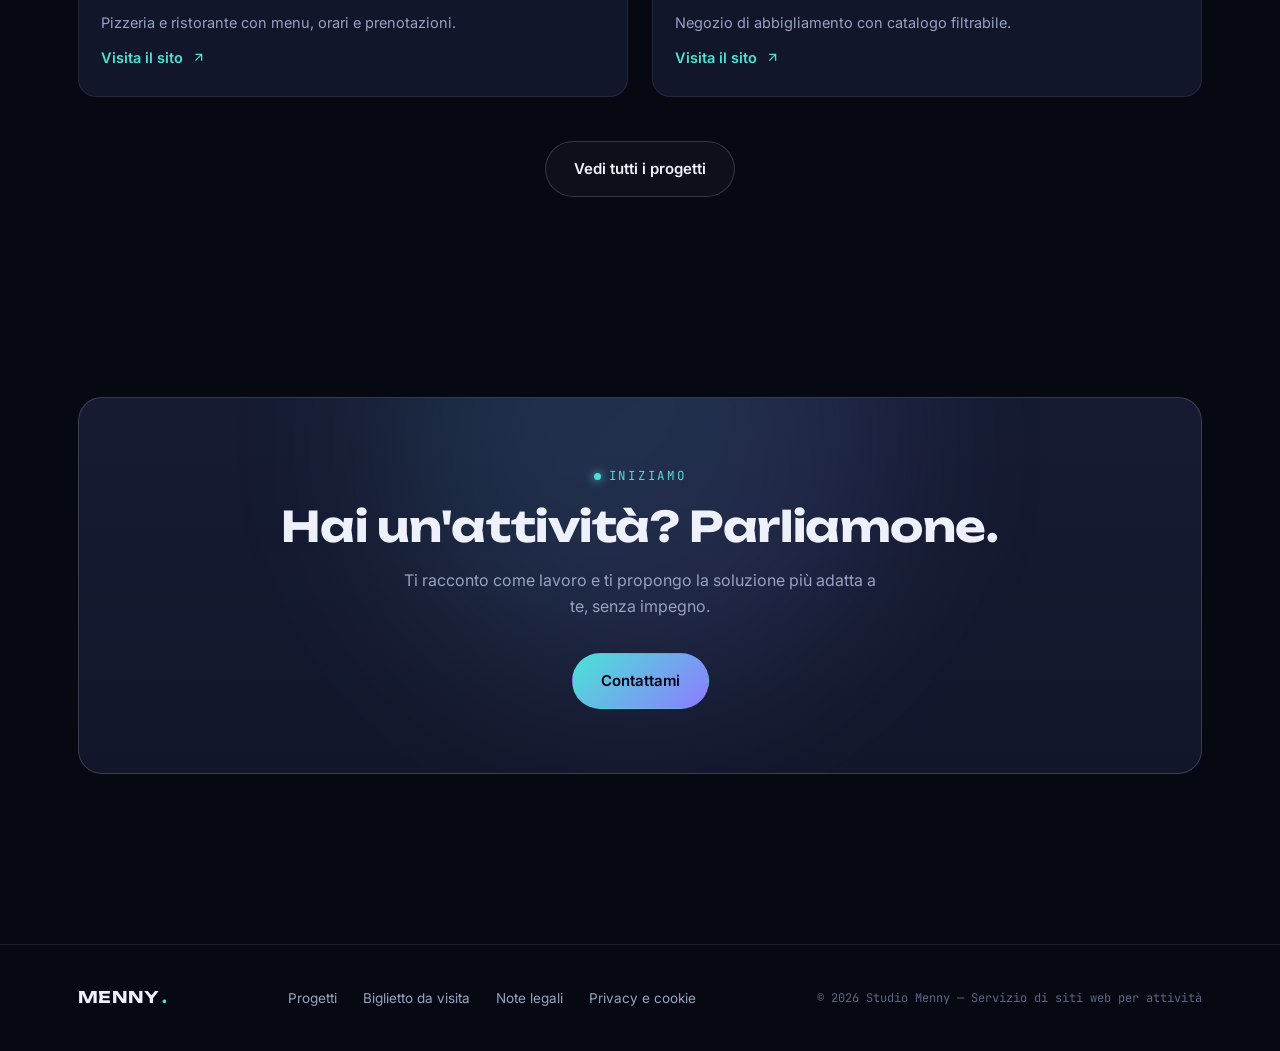
==== commit 773dd1e3: "Update link for Dolce Chiara site" ====
--- a/index.html
+++ b/index.html
@@ -60,7 +60,7 @@
           <img class="hud-shot" src="images/progetti/da-tommy.jpg" alt="Home del sito Da Tommy" width="1200" height="750" decoding="async">
           <div class="hud-caption">Ristorante · Pizzeria — <b>menu &amp; prenotazioni</b> <span class="hud-open">Apri il sito ↗</span></div>
         </a>
-        <a class="hud-frame" data-url="www.dolcechiara.it" href="https://menny28.github.io/Dolce-Chiara/" target="_blank" rel="noopener" aria-label="Apri il sito Dolce Chiara">
+        <a class="hud-frame" data-url="www.dolcechiara.it" href="https://studiomenny.github.io/DOLCE-CHIARA/" target="_blank" rel="noopener" aria-label="Apri il sito Dolce Chiara">
           <img class="hud-shot" src="images/progetti/dolce-chiara.jpg" alt="Home del sito Dolce Chiara" width="1200" height="750" decoding="async">
           <div class="hud-caption">Pasticceria &amp; caffetteria — <b>catalogo prodotti</b> <span class="hud-open">Apri il sito ↗</span></div>
         </a>
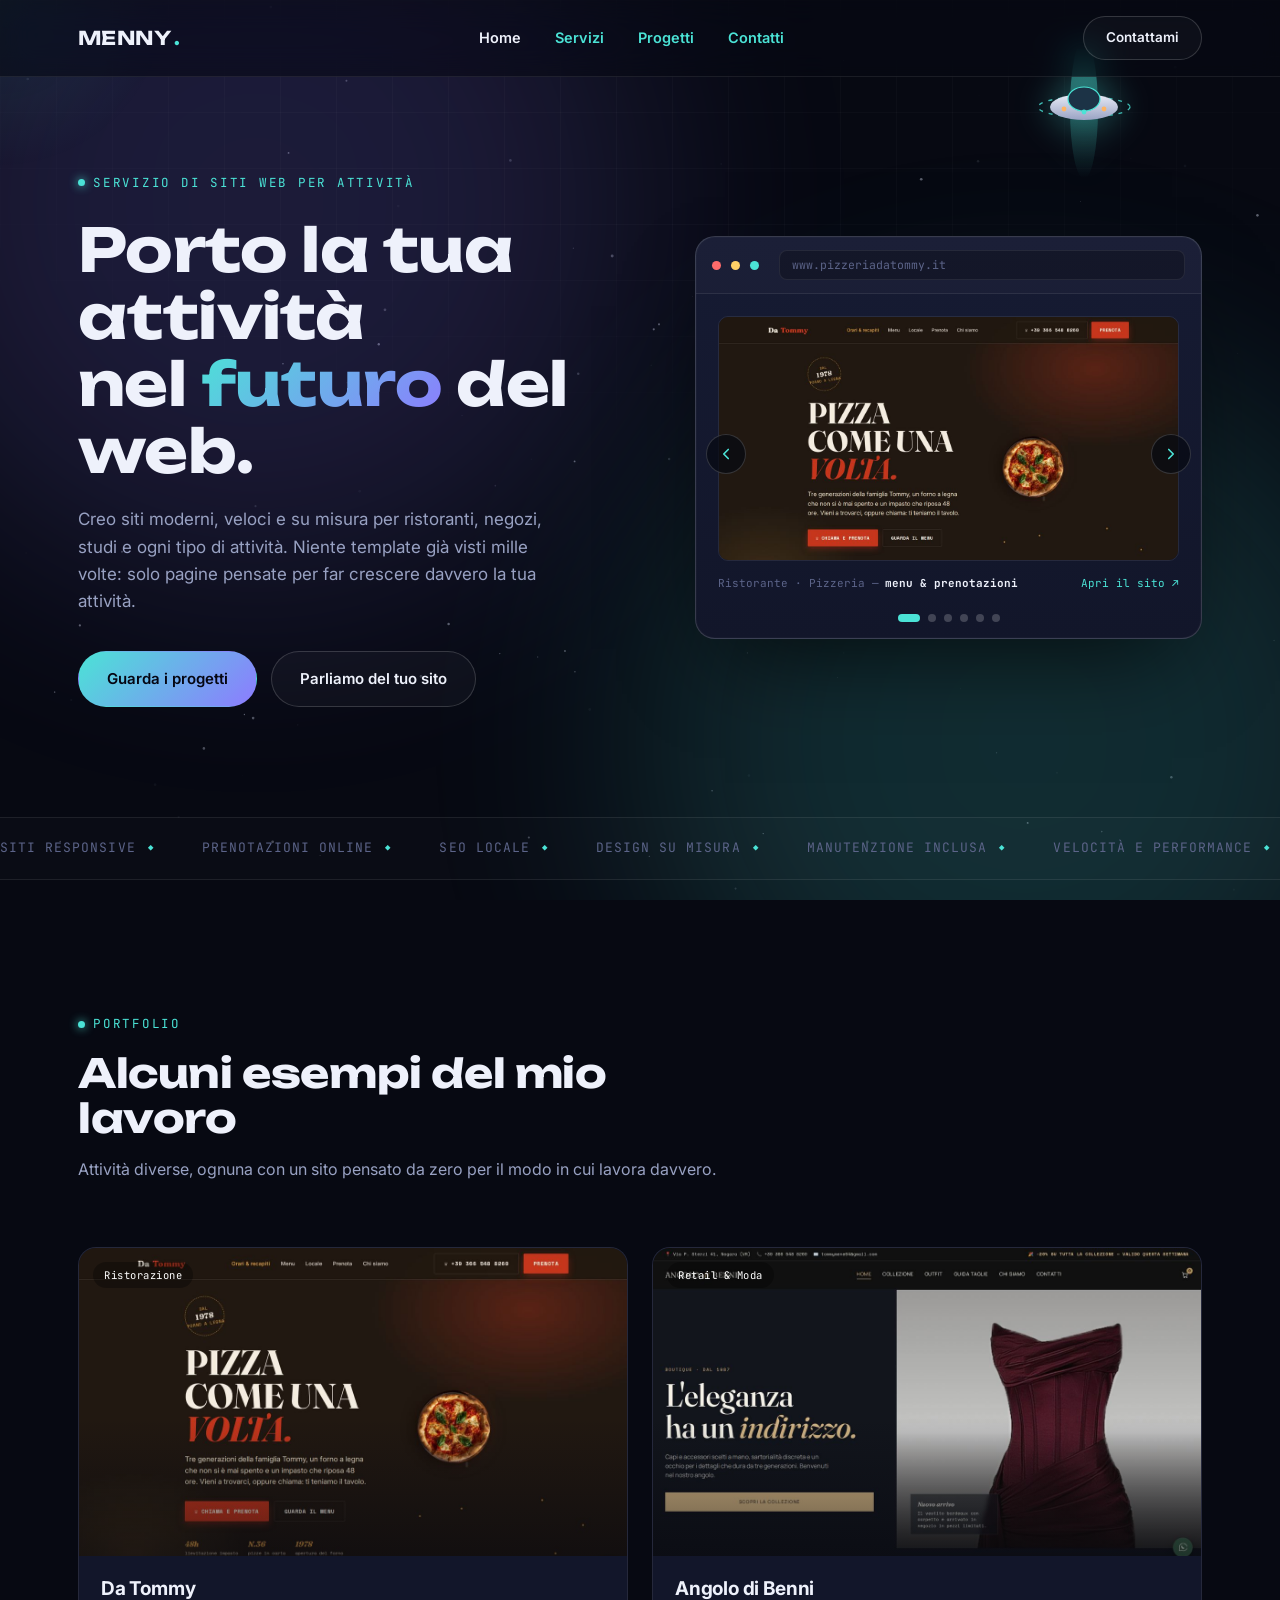
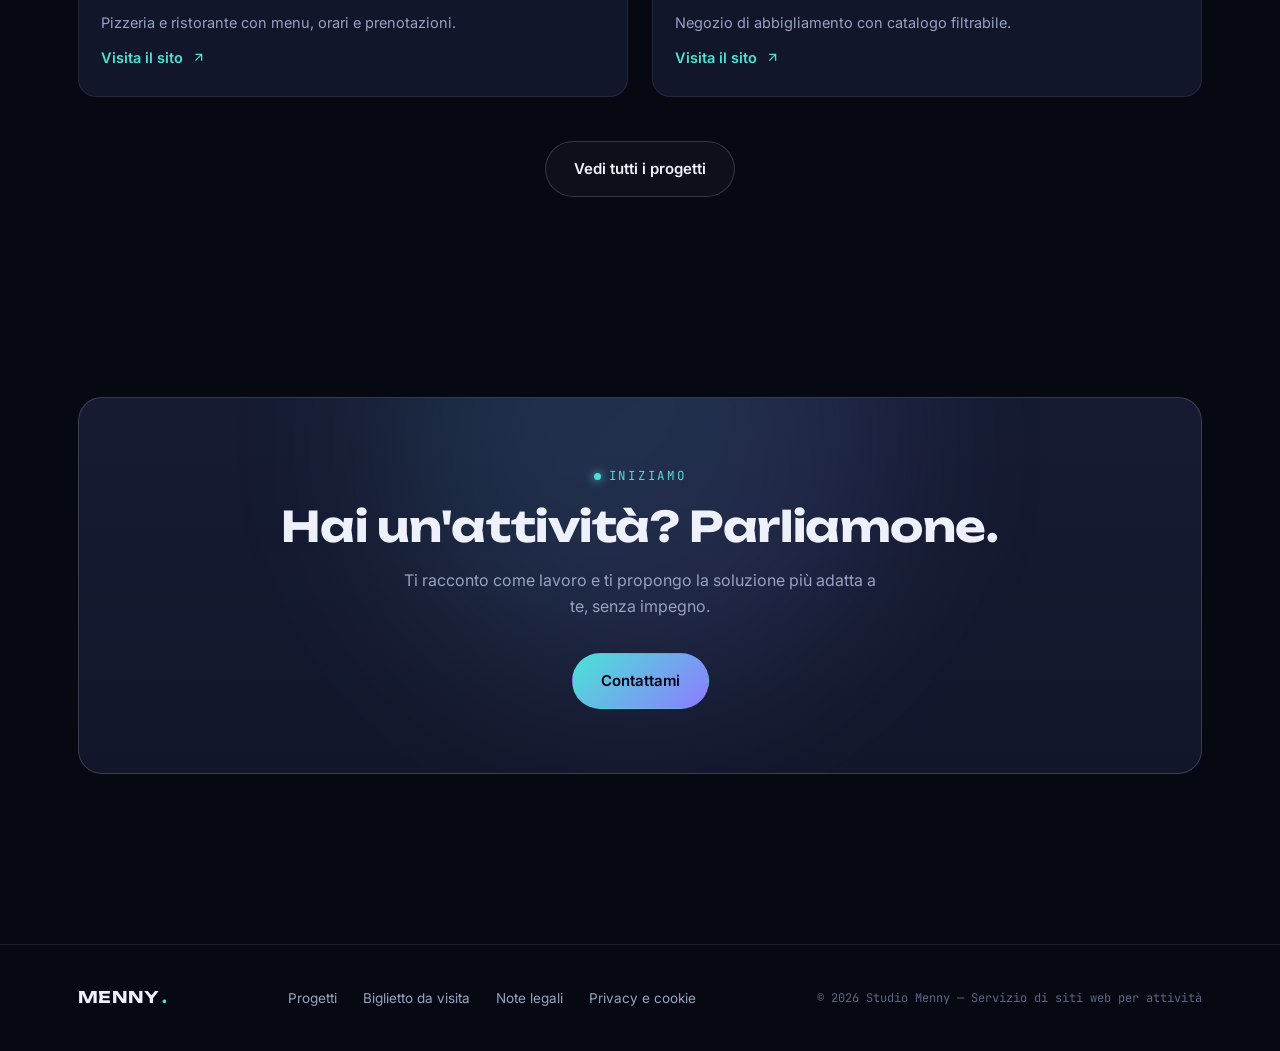
==== commit 45d0c8f6: "Update Angolo di Benni links to new URL" ====
--- a/index.html
+++ b/index.html
@@ -64,7 +64,7 @@
           <img class="hud-shot" src="images/progetti/dolce-chiara.jpg" alt="Home del sito Dolce Chiara" width="1200" height="750" decoding="async">
           <div class="hud-caption">Pasticceria &amp; caffetteria — <b>catalogo prodotti</b> <span class="hud-open">Apri il sito ↗</span></div>
         </a>
-        <a class="hud-frame" data-url="www.angolodibenni.it" href="https://menny28.github.io/Angolo-di-Benni/" target="_blank" rel="noopener" aria-label="Apri il sito Angolo di Benni">
+        <a class="hud-frame" data-url="www.angolodibenni.it" href="https://studiomenny.github.io/ANGOLO-DI-BENNI/" target="_blank" rel="noopener" aria-label="Apri il sito Angolo di Benni">
           <img class="hud-shot" src="images/progetti/angolo-di-benni.jpg" alt="Home del sito Angolo di Benni" width="1200" height="750" decoding="async">
           <div class="hud-caption">Abbigliamento — <b>catalogo filtrabile</b> <span class="hud-open">Apri il sito ↗</span></div>
         </a>
@@ -134,7 +134,7 @@
             <span class="project-link">Visita il sito <svg viewBox="0 0 24 24" fill="none" stroke="currentColor" stroke-width="2"><path d="M7 17L17 7M7 7h10v10"/></svg></span>
           </div>
         </a>
-        <a class="project-card reveal-up" href="https://menny28.github.io/Angolo-di-Benni/" target="_blank" rel="noopener">
+        <a class="project-card reveal-up" href="https://studiomenny.github.io/ANGOLO-DI-BENNI/" target="_blank" rel="noopener">
           <div class="project-top project-shot">
             <img src="images/progetti/angolo-di-benni.jpg" alt="Home del sito Angolo di Benni" width="1200" height="750" loading="lazy" decoding="async">
             <span class="project-tag">Retail &amp; Moda</span>
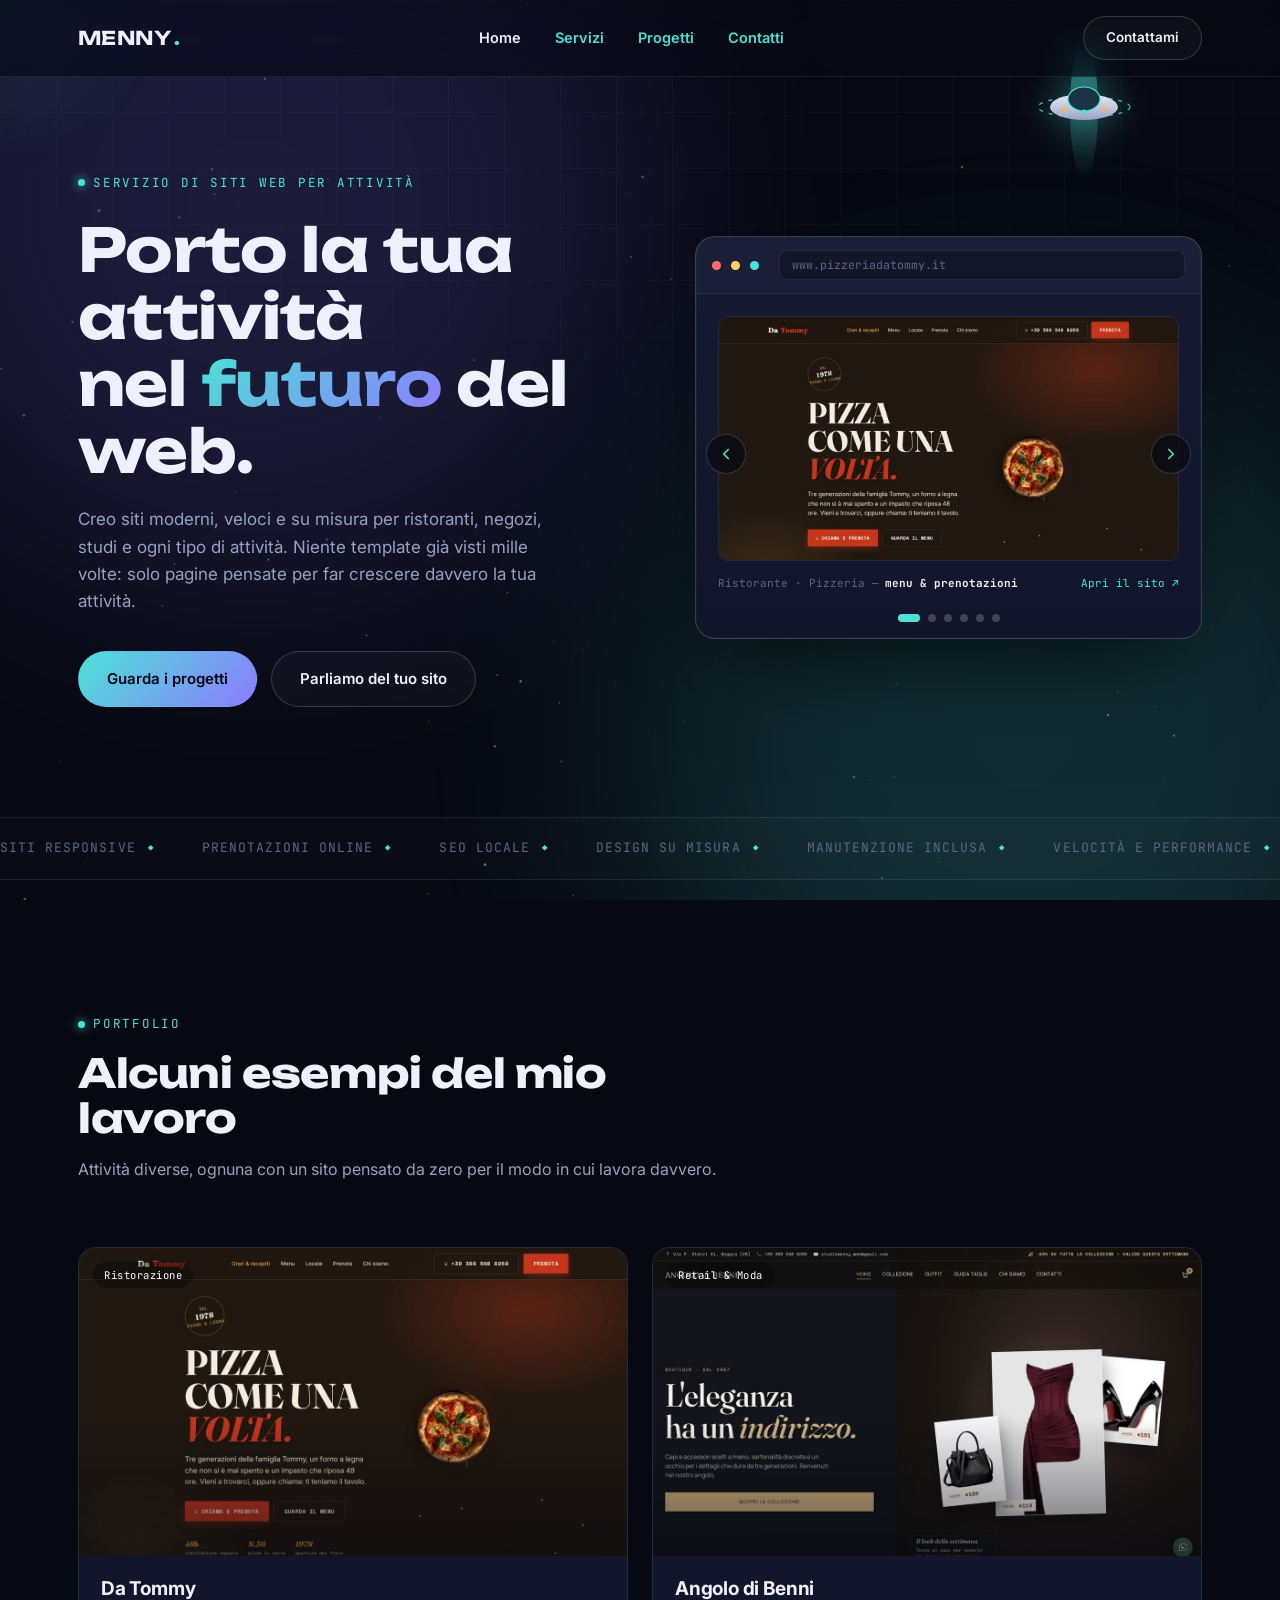
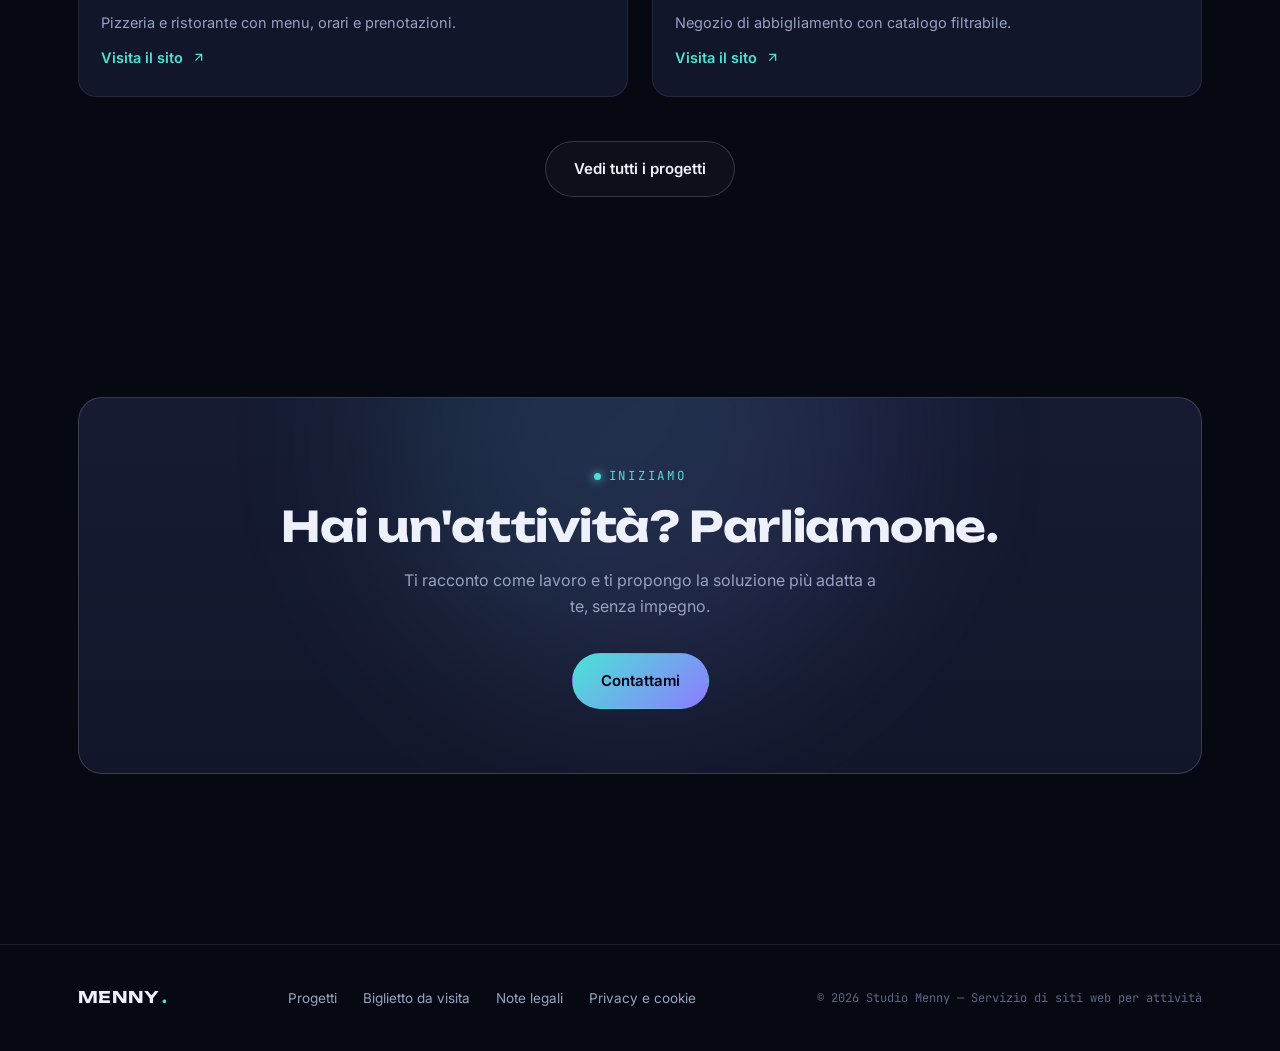
==== commit ed677719: "Update index.html" ====
--- a/index.html
+++ b/index.html
@@ -68,7 +68,7 @@
           <img class="hud-shot" src="images/progetti/angolo-di-benni.jpg" alt="Home del sito Angolo di Benni" width="1200" height="750" decoding="async">
           <div class="hud-caption">Abbigliamento — <b>catalogo filtrabile</b> <span class="hud-open">Apri il sito ↗</span></div>
         </a>
-        <a class="hud-frame" data-url="www.polleriaosvaldo.it" href="https://menny28.github.io/Polleria-Osvaldo/" target="_blank" rel="noopener" aria-label="Apri il sito La Polleria">
+        <a class="hud-frame" data-url="www.polleriaosvaldo.it" href="https://studiomenny.github.io/POLLERIA-OSVALDO/" target="_blank" rel="noopener" aria-label="Apri il sito La Polleria">
           <img class="hud-shot" src="images/progetti/polleria-osvaldo.jpg" alt="Home del sito La Polleria" width="1200" height="750" decoding="async">
           <div class="hud-caption">Polleria · Rosticceria — <b>ordini WhatsApp</b> <span class="hud-open">Apri il sito ↗</span></div>
         </a>
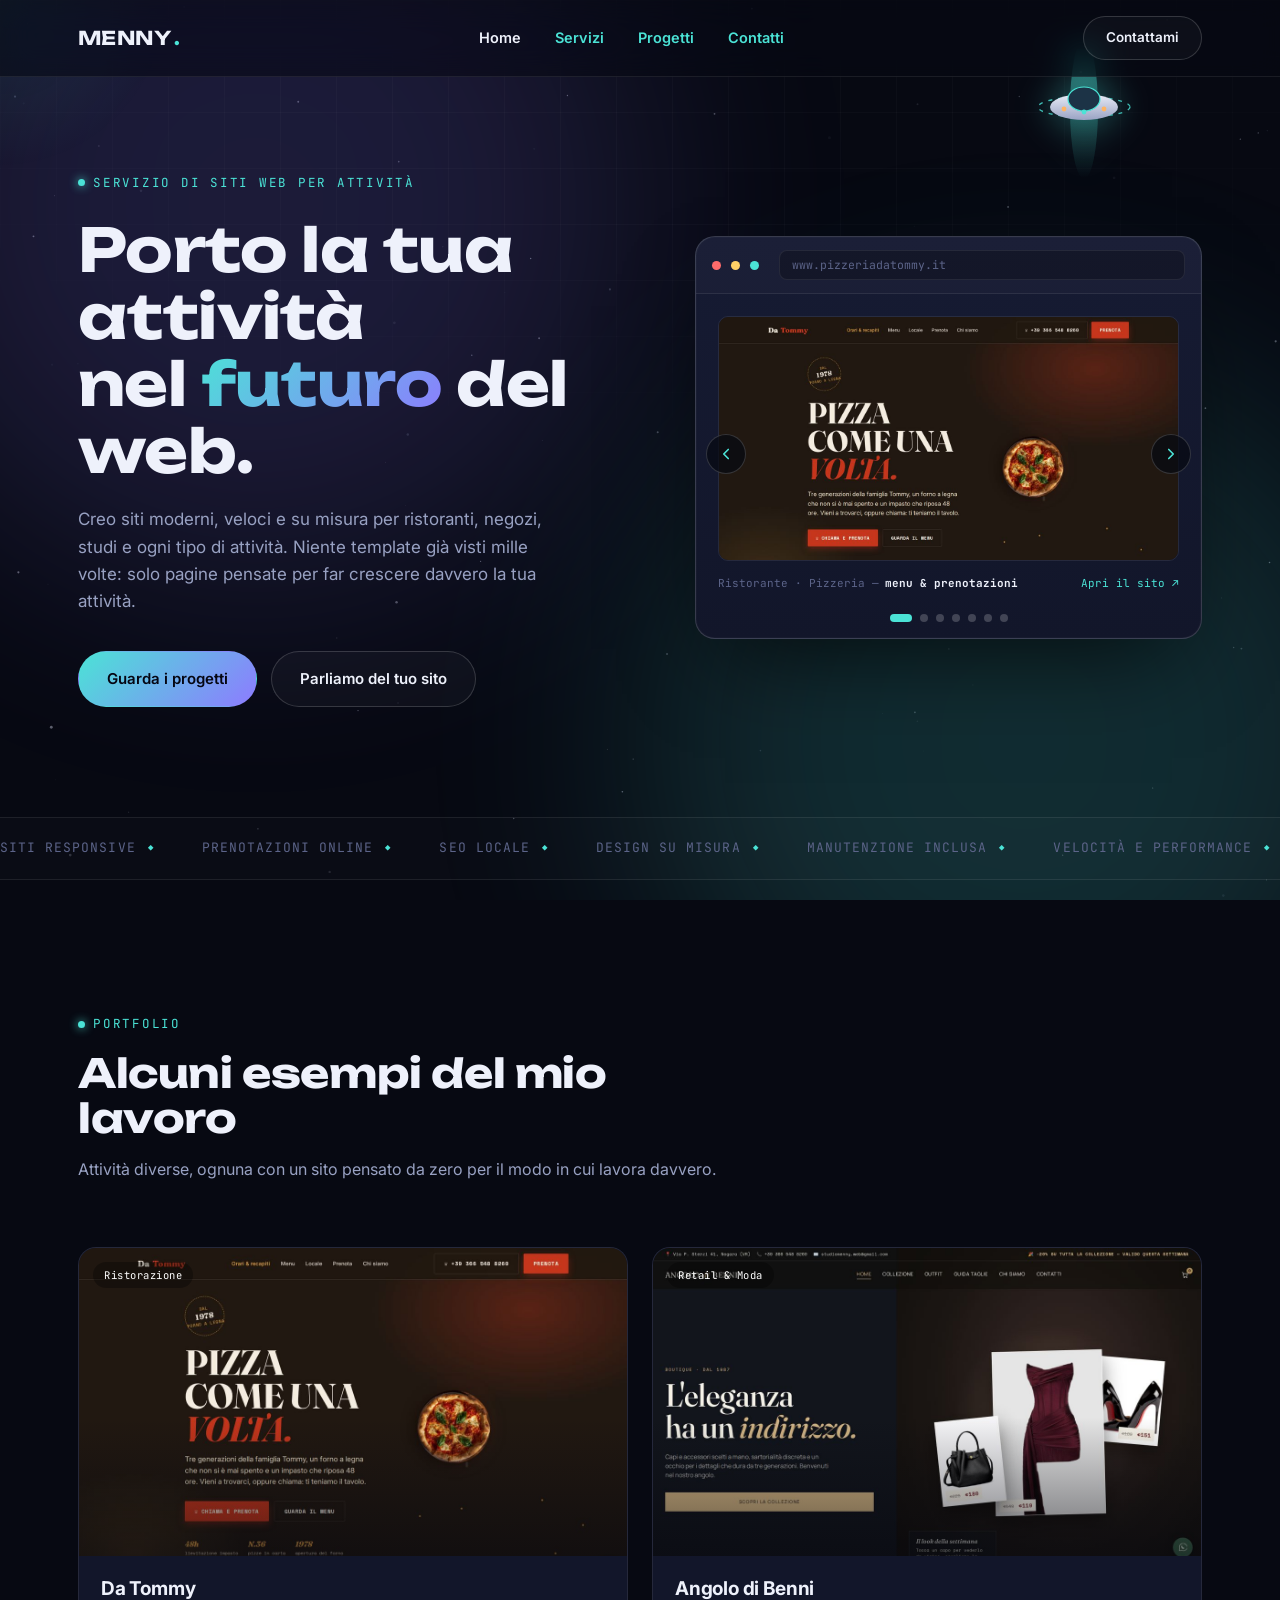
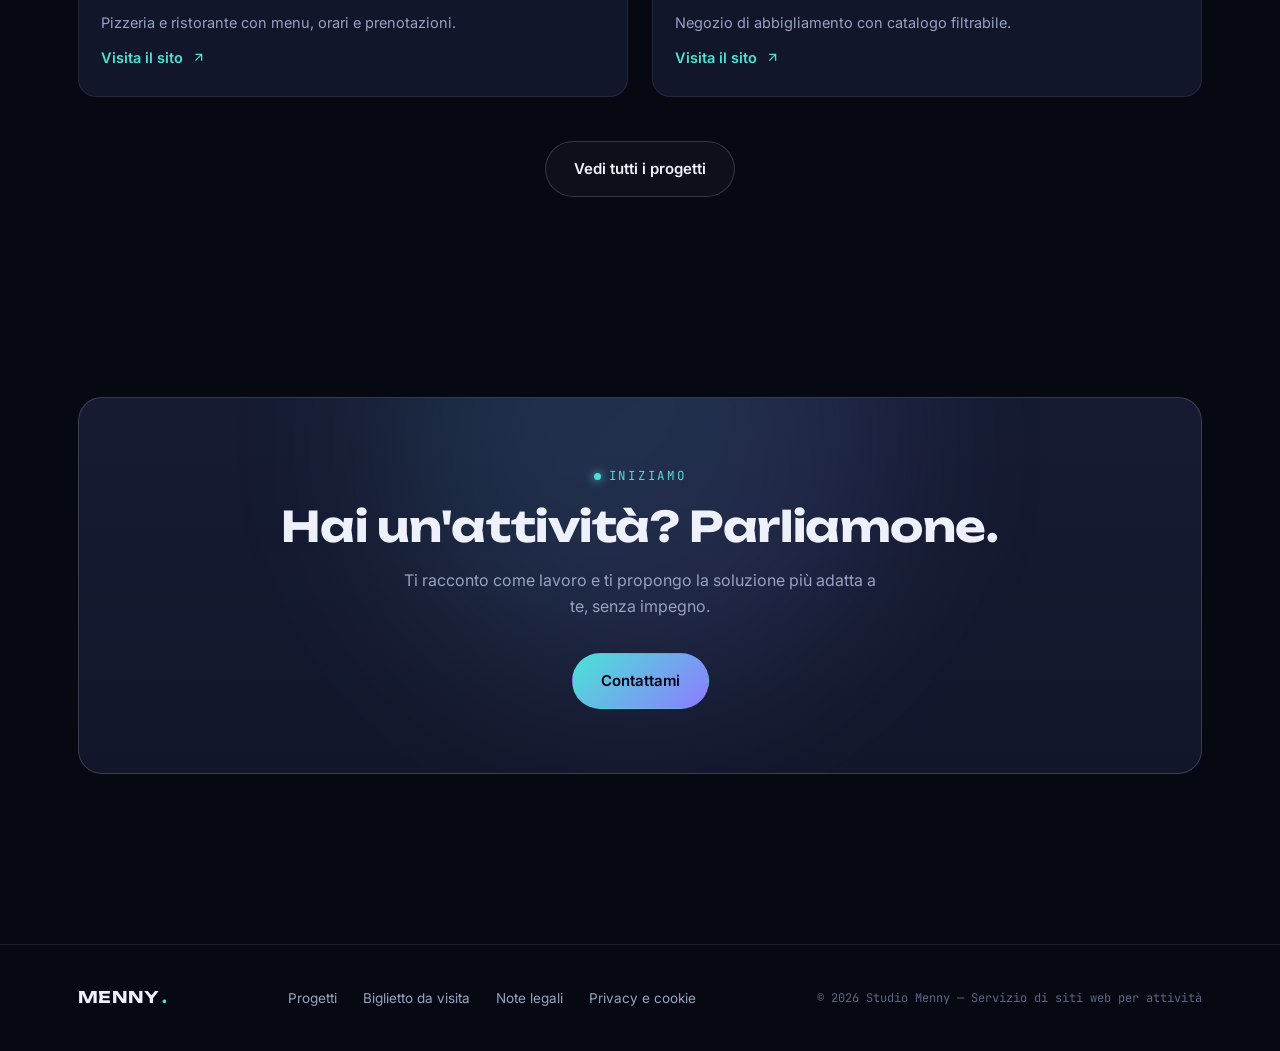
==== commit 9d839a7e: "Add files via upload" ====
--- a/index.html
+++ b/index.html
@@ -79,6 +79,10 @@
         <a class="hud-frame" data-url="www.studiolinea.it" href="https://studiomenny.github.io/STUDIO-LINEA/" target="_blank" rel="noopener" aria-label="Apri il sito Studio Linea">
           <img class="hud-shot" src="images/progetti/studio-linea.jpg" alt="Home del sito Studio Linea" width="1200" height="750" decoding="async">
           <div class="hud-caption">Studio di architettura — <b>progetti &amp; sopralluoghi</b> <span class="hud-open">Apri il sito ↗</span></div>
+        </a>
+        <a class="hud-frame" data-url="www.fioridianna.it" href="https://studiomenny.github.io/FIORI-DI-ANNA/" target="_blank" rel="noopener" aria-label="Apri il sito Fiori di Anna">
+          <img class="hud-shot" src="images/progetti/fiori-di-anna.jpg" alt="Home del sito Fiori di Anna" width="1200" height="750" decoding="async">
+          <div class="hud-caption">Fioreria — <b>componi il tuo mazzo</b> <span class="hud-open">Apri il sito ↗</span></div>
         </a>
       </div>
       <div class="hud-dots" role="tablist" aria-label="Scegli progetto"></div>
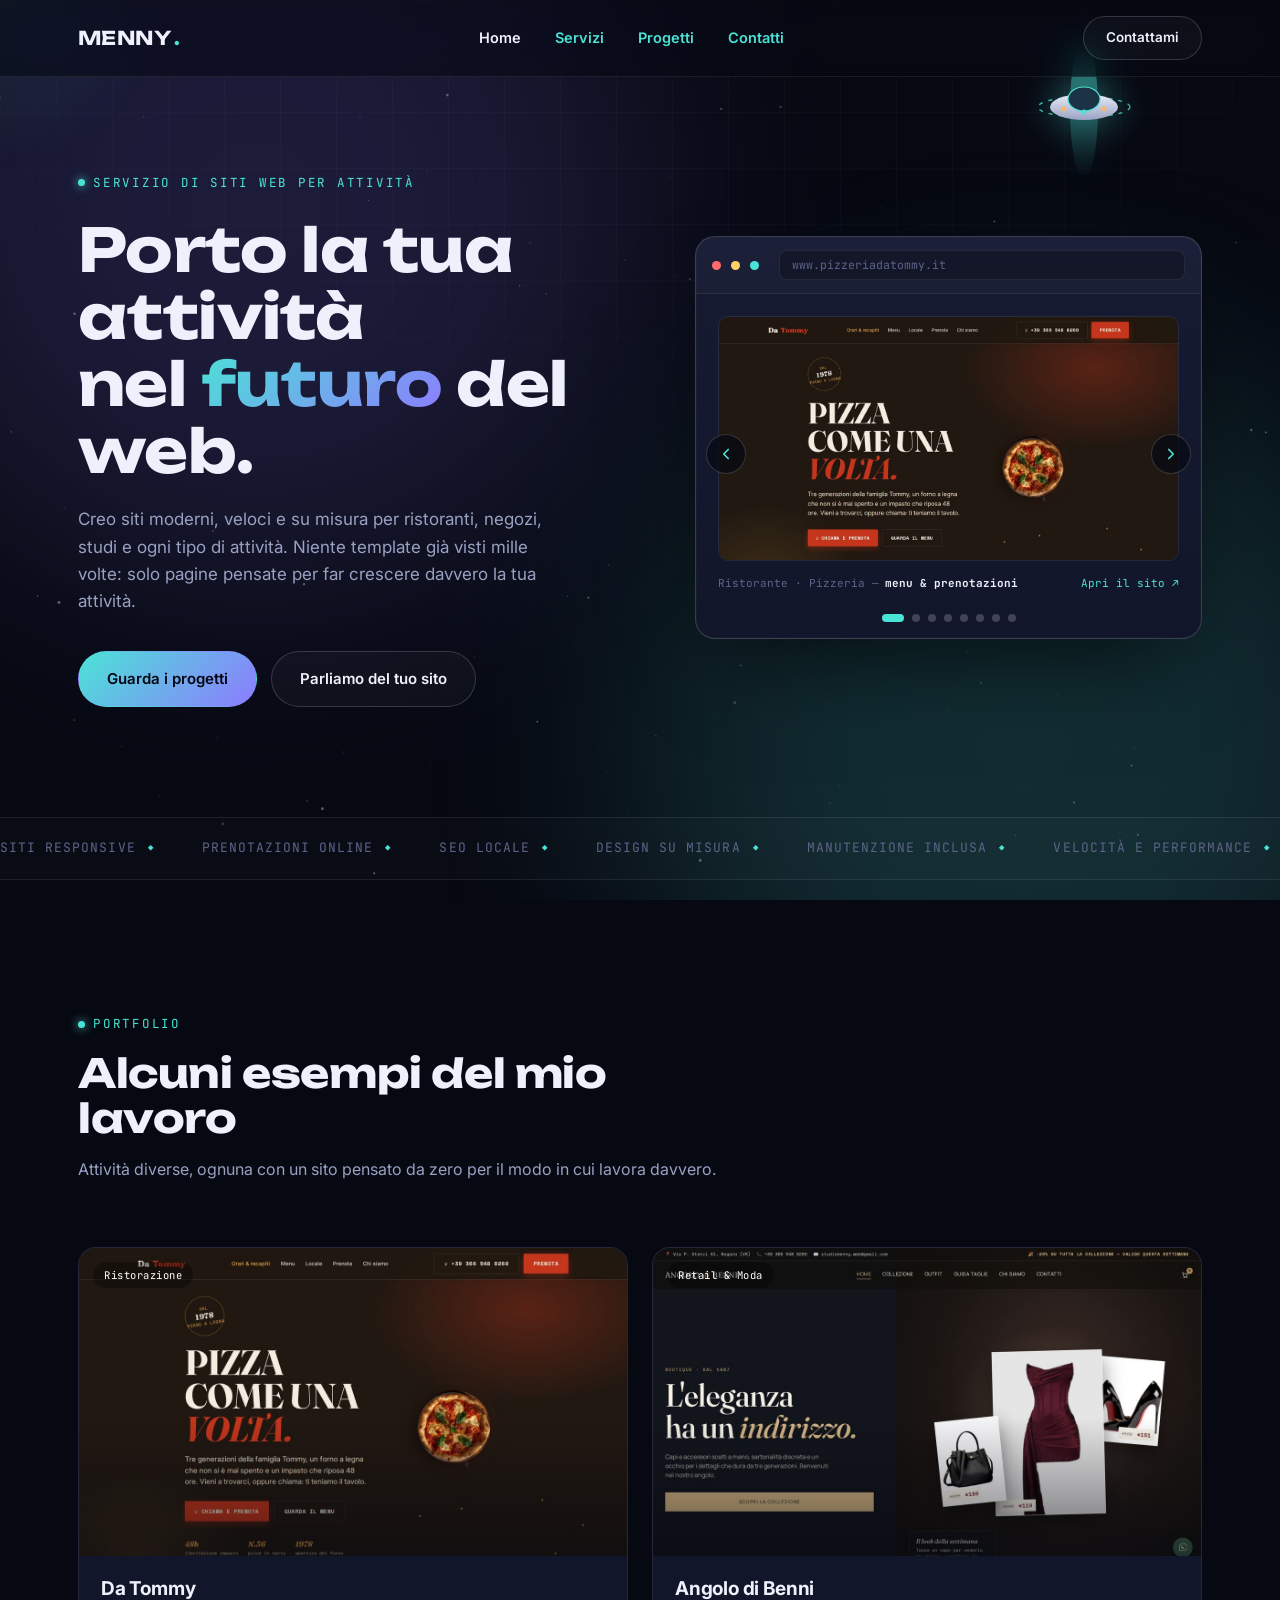
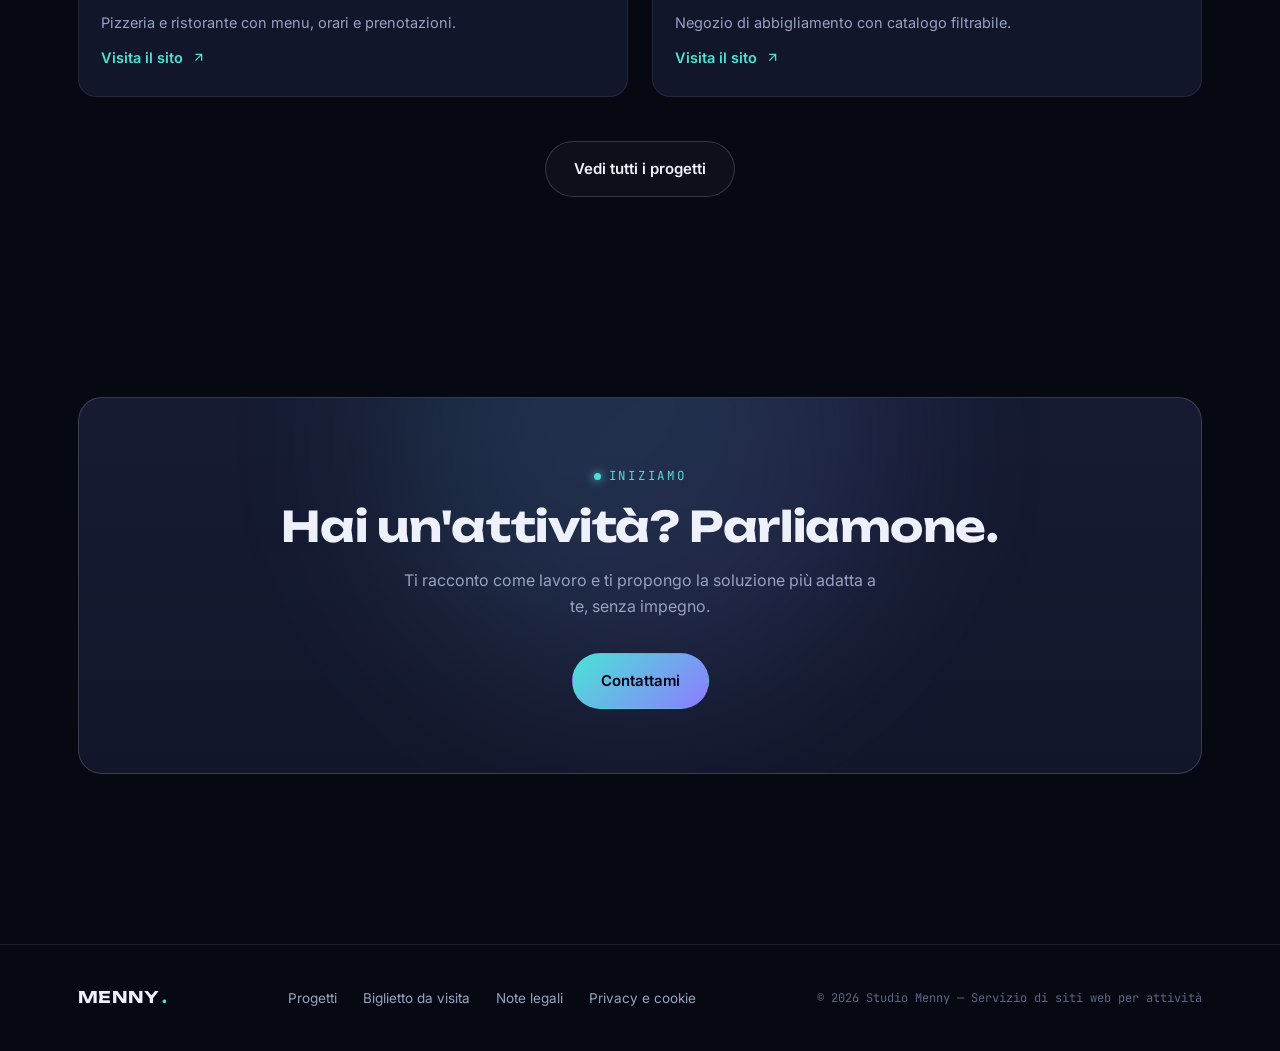
==== commit 54610bad: "Add files via upload" ====
--- a/index.html
+++ b/index.html
@@ -83,6 +83,10 @@
         <a class="hud-frame" data-url="www.fioridianna.it" href="https://studiomenny.github.io/FIORI-DI-ANNA/" target="_blank" rel="noopener" aria-label="Apri il sito Fiori di Anna">
           <img class="hud-shot" src="images/progetti/fiori-di-anna.jpg" alt="Home del sito Fiori di Anna" width="1200" height="750" decoding="async">
           <div class="hud-caption">Fioreria — <b>componi il tuo mazzo</b> <span class="hud-open">Apri il sito ↗</span></div>
+        </a>
+        <a class="hud-frame" data-url="www.barcentrale.it" href="https://studiomenny.github.io/BAR-CENTRALE/" target="_blank" rel="noopener" aria-label="Apri il sito Bar Centrale">
+          <img class="hud-shot" src="images/progetti/bar-centrale.jpg" alt="Home del sito Bar Centrale" width="1200" height="750" decoding="async">
+          <div class="hud-caption">Bar · Caffetteria — <b>listino &amp; aperitivi</b> <span class="hud-open">Apri il sito ↗</span></div>
         </a>
       </div>
       <div class="hud-dots" role="tablist" aria-label="Scegli progetto"></div>
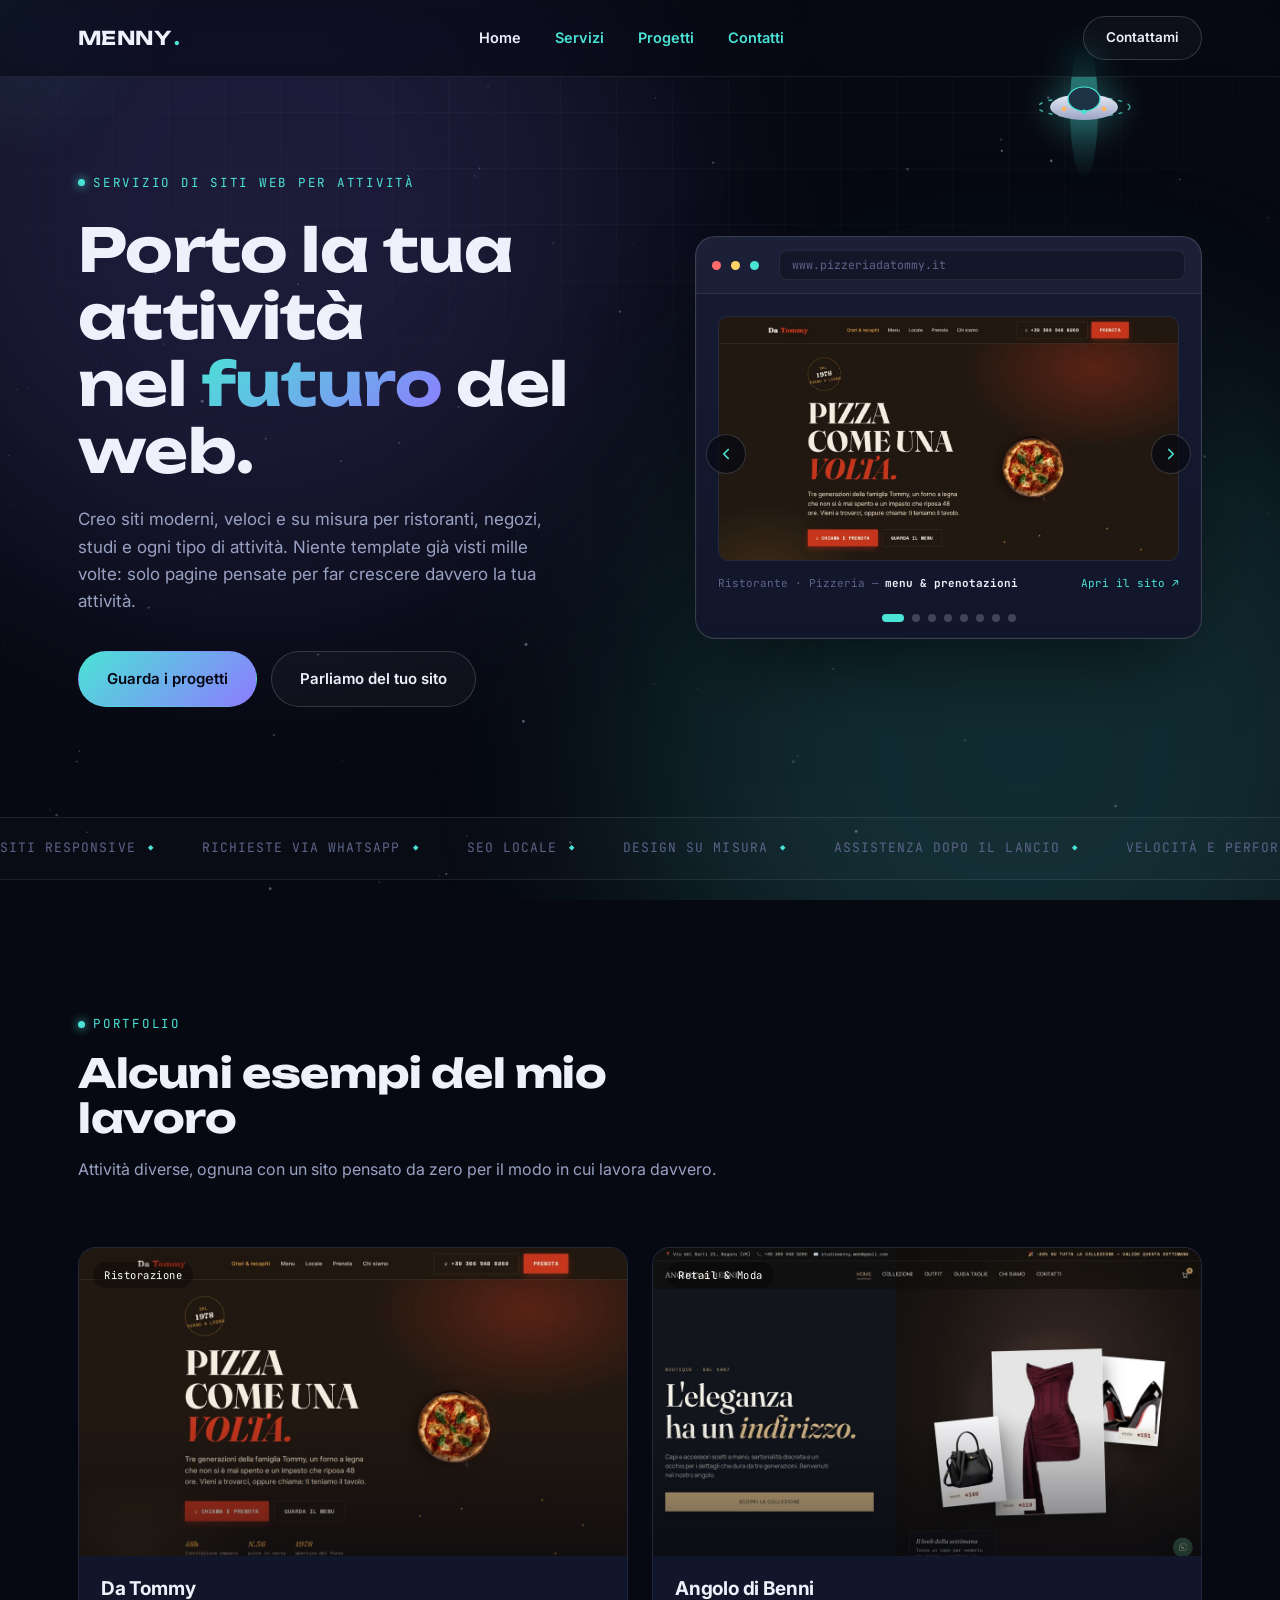
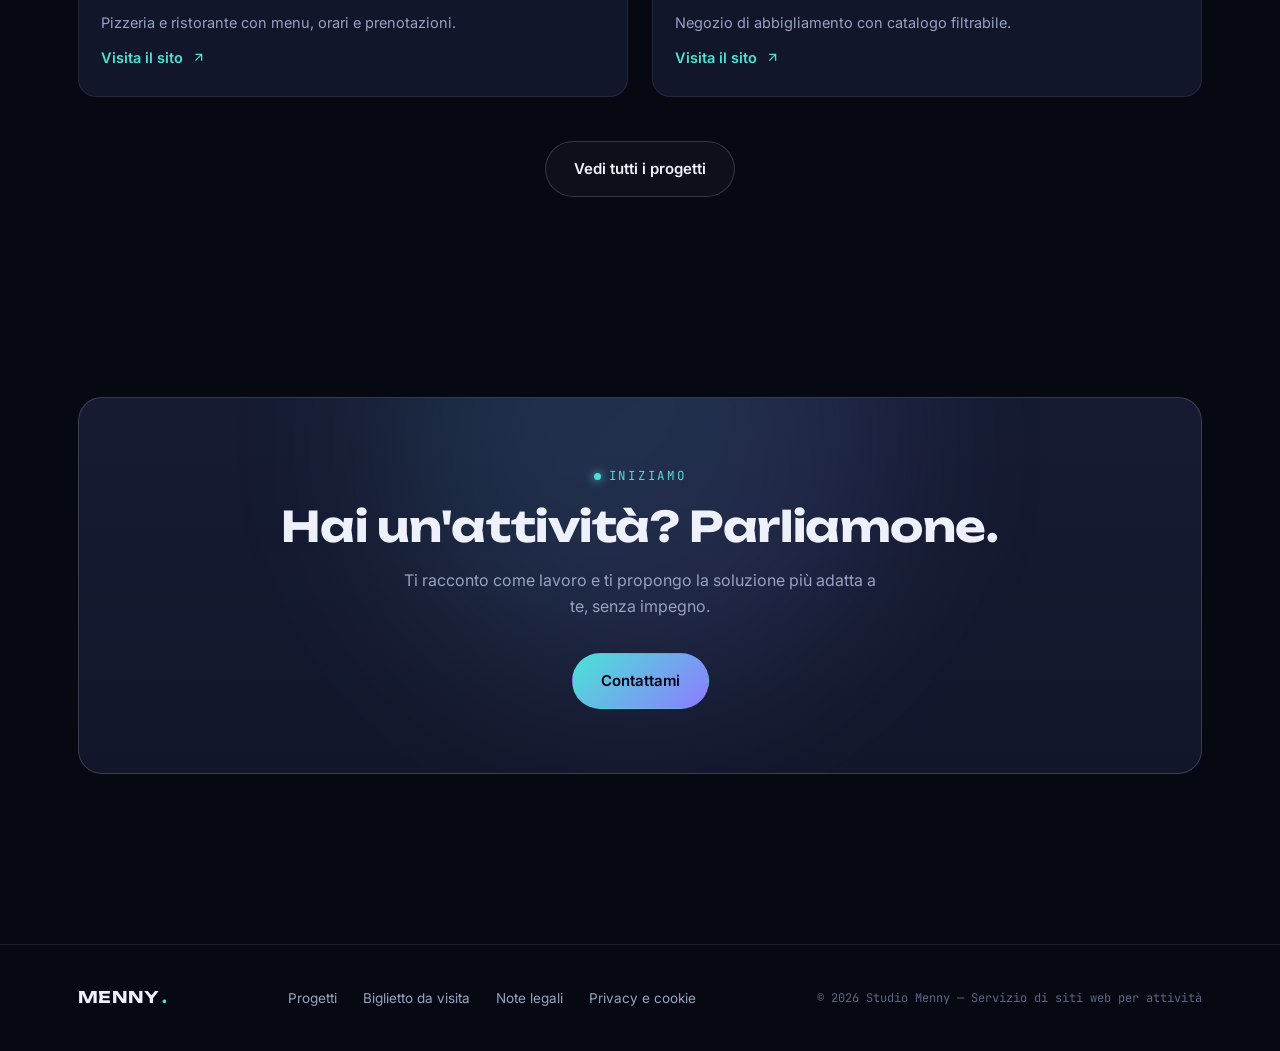
==== commit 61aa6be5: "Add files via upload" ====
--- a/index.html
+++ b/index.html
@@ -3,9 +3,25 @@
 <head>
 <meta charset="UTF-8">
 <meta name="viewport" content="width=device-width, initial-scale=1.0">
-<title>Studio Menny — Servizio di siti web per attività</title>
+<title>Studio Menny — Siti web per attività a Nogara e in provincia di Verona</title>
 <link rel="icon" type="image/svg+xml" href="data:image/svg+xml,%3Csvg xmlns='http://www.w3.org/2000/svg' viewBox='0 0 100 100'%3E%3Ccircle cx='50' cy='50' r='48' fill='%230b0e1c'/%3E%3Cellipse cx='50' cy='56' rx='36' ry='10' fill='none' stroke='%234be3d6' stroke-width='4' transform='rotate(-18 50 56)'/%3E%3Ccircle cx='50' cy='46' r='18' fill='%234be3d6'/%3E%3C/svg%3E">
-<meta name="description" content="Creo siti web moderni e su misura per ristoranti, negozi, studi e ogni tipo di attività. Portfolio, progetti demo e contatti.">
+<meta name="description" content="Creo siti web moderni e su misura per ristoranti, negozi, studi e ogni tipo di attività a Nogara, nella Bassa veronese e in provincia di Verona. Portfolio, progetti e contatti.">
+<link rel="canonical" href="https://www.studiomenny.it/">
+<meta property="og:type" content="website">
+<meta property="og:site_name" content="Studio Menny">
+<meta property="og:locale" content="it_IT">
+<meta property="og:title" content="Studio Menny — Siti web per attività a Nogara e in provincia di Verona">
+<meta property="og:description" content="Creo siti web moderni e su misura per ristoranti, negozi, studi e ogni tipo di attività a Nogara, nella Bassa veronese e in provincia di Verona. Portfolio, progetti e contatti.">
+<meta property="og:url" content="https://www.studiomenny.it/">
+<meta property="og:image" content="https://www.studiomenny.it/images/og-studiomenny.jpg">
+<meta property="og:image:width" content="1200">
+<meta property="og:image:height" content="630">
+<meta property="og:image:alt" content="Studio Menny, siti web per attività">
+<meta name="twitter:card" content="summary_large_image">
+<meta name="twitter:image" content="https://www.studiomenny.it/images/og-studiomenny.jpg">
+<script type="application/ld+json">
+{"@context":"https://schema.org","@type":"ProfessionalService","name":"Studio Menny","url":"https://www.studiomenny.it/","image":"https://www.studiomenny.it/images/og-studiomenny.jpg","email":"studiomenny.web@gmail.com","description":"Siti web su misura per ristoranti, negozi, studi e attività.","areaServed":["Nogara","Bassa veronese","Provincia di Verona"]}
+</script>
 <link rel="preconnect" href="https://fonts.googleapis.com">
 <link rel="preconnect" href="https://fonts.gstatic.com" crossorigin>
 <link href="https://fonts.googleapis.com/css2?family=Unbounded:wght@500;700;900&family=Inter:wght@400;500;600;700&family=JetBrains+Mono:wght@400;500&display=swap" rel="stylesheet">
@@ -118,8 +134,8 @@
 
   <div class="marquee-wrap">
     <div class="marquee" id="marquee">
-      <span>Siti responsive</span><span>Prenotazioni online</span><span>SEO locale</span><span>Design su misura</span><span>Manutenzione inclusa</span><span>Velocità e performance</span>
-      <span>Siti responsive</span><span>Prenotazioni online</span><span>SEO locale</span><span>Design su misura</span><span>Manutenzione inclusa</span><span>Velocità e performance</span>
+      <span>Siti responsive</span><span>Richieste via WhatsApp</span><span>SEO locale</span><span>Design su misura</span><span>Assistenza dopo il lancio</span><span>Velocità e performance</span>
+      <span>Siti responsive</span><span>Richieste via WhatsApp</span><span>SEO locale</span><span>Design su misura</span><span>Assistenza dopo il lancio</span><span>Velocità e performance</span>
     </div>
   </div>
 
